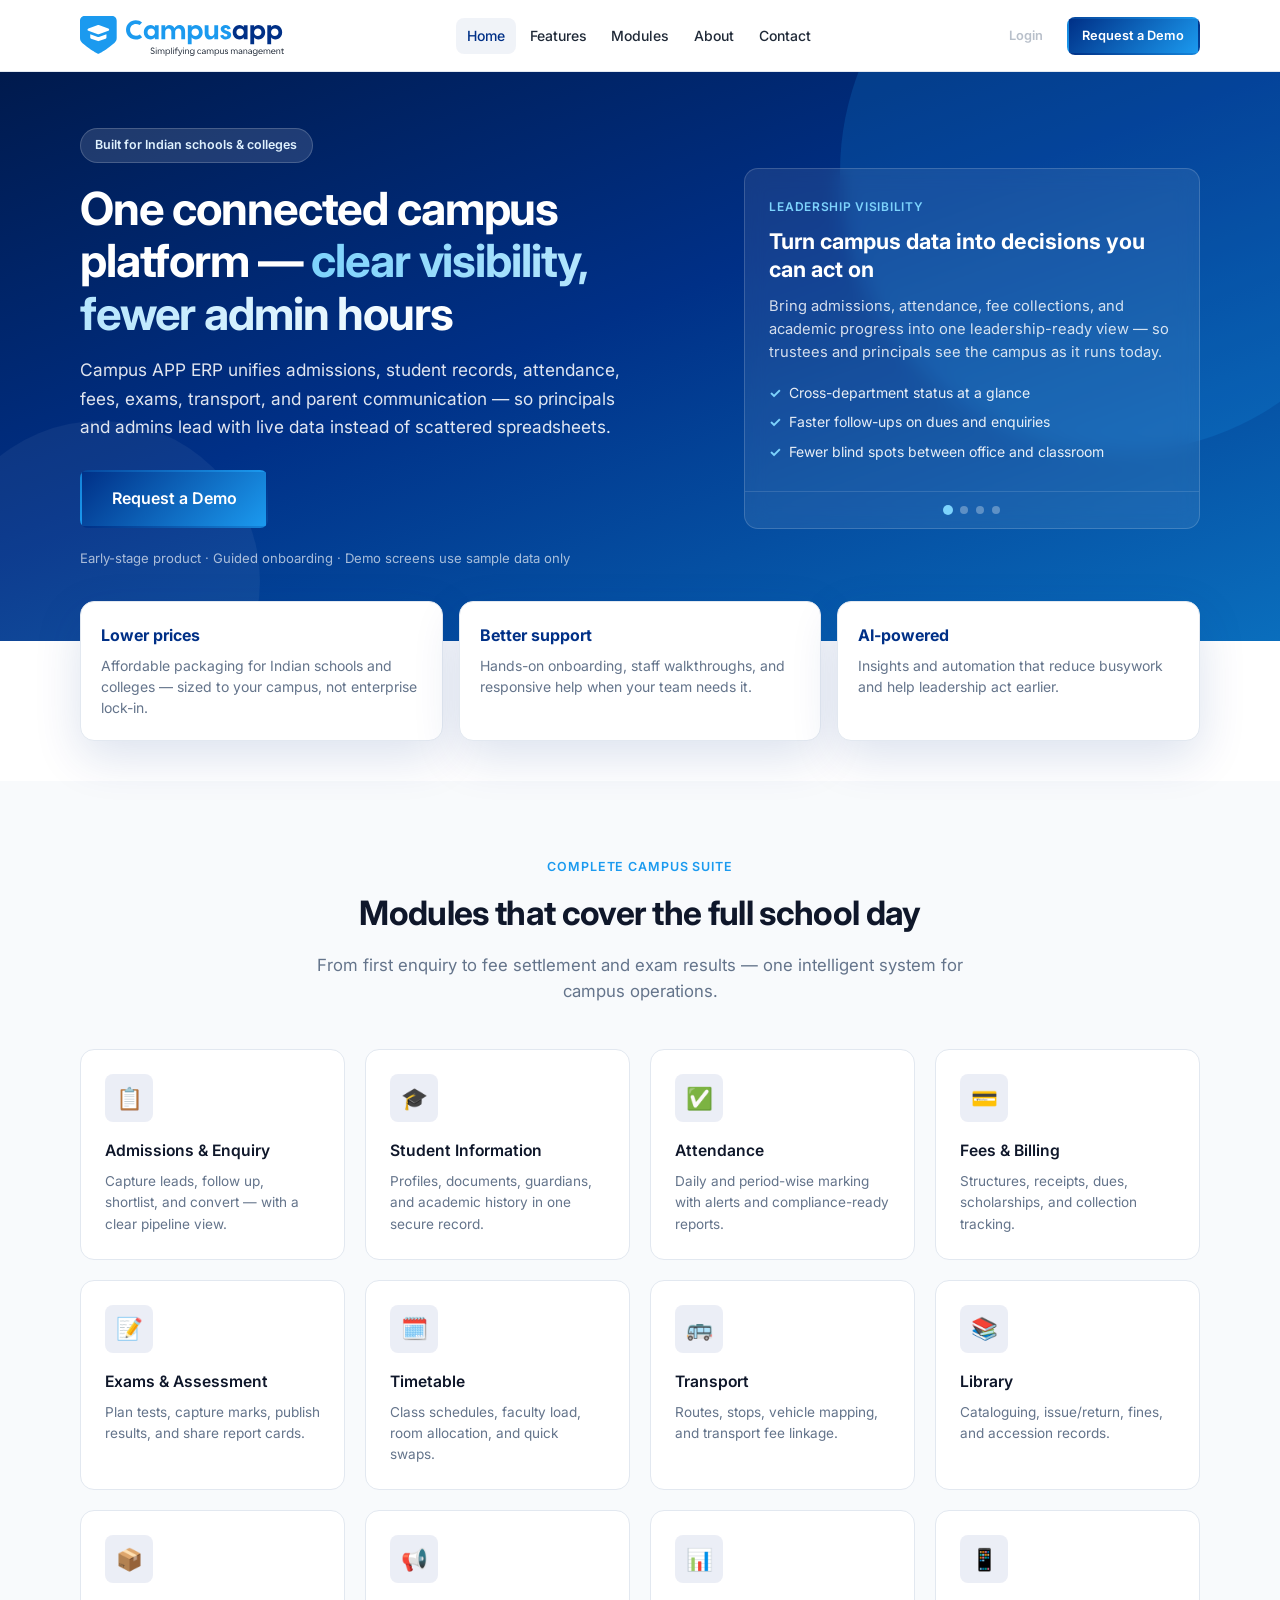
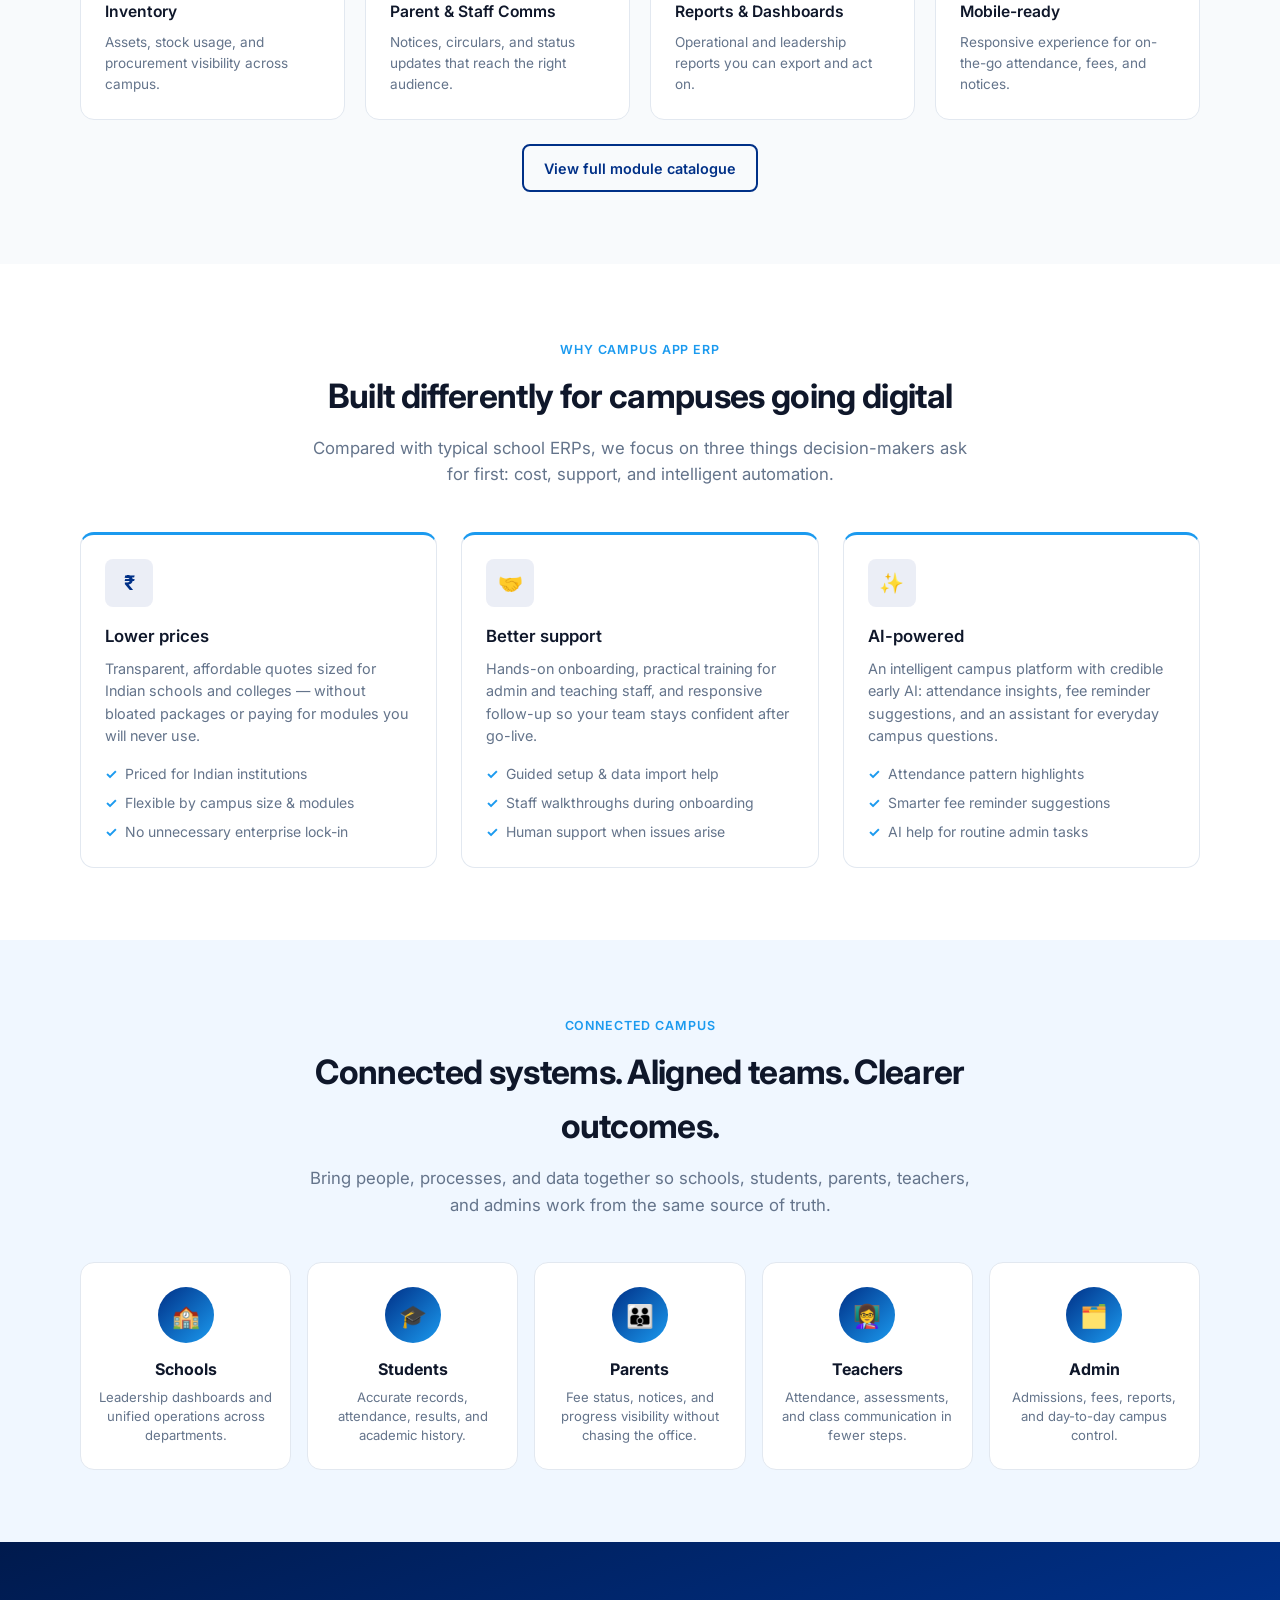
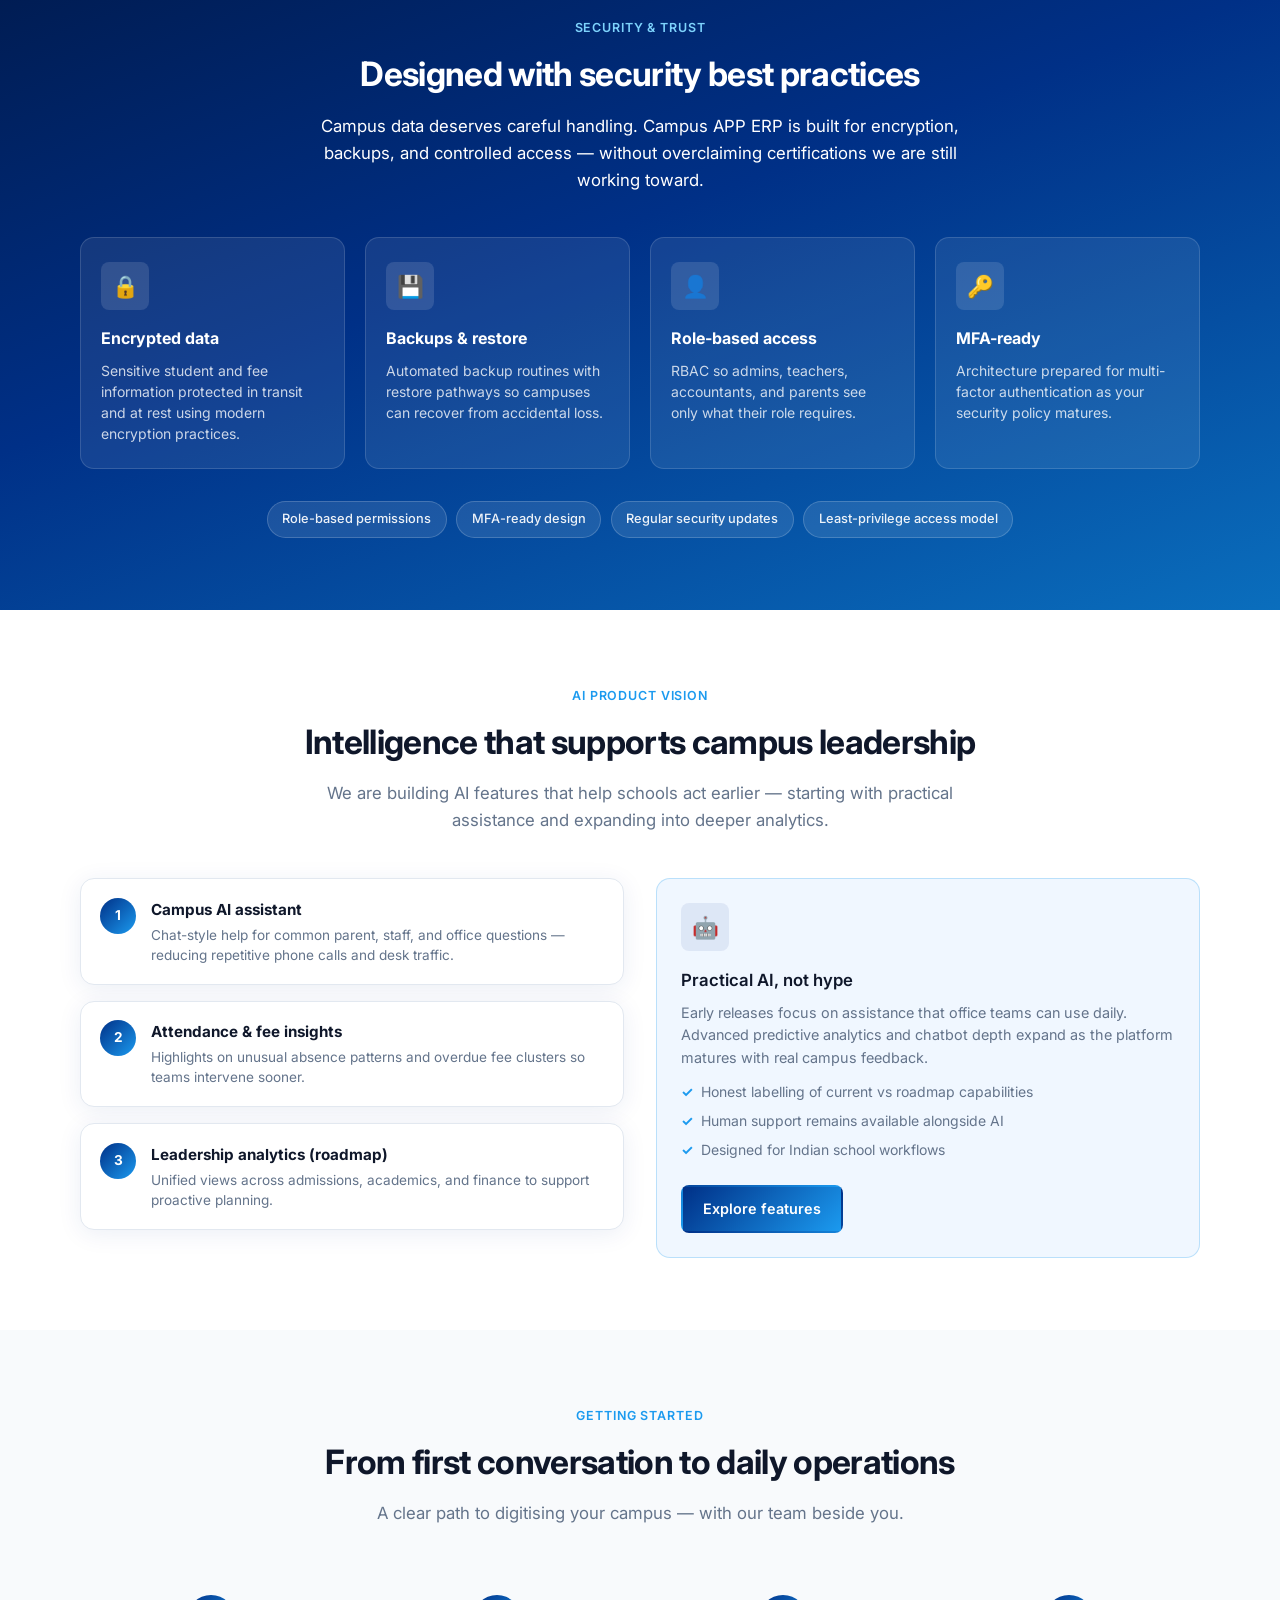
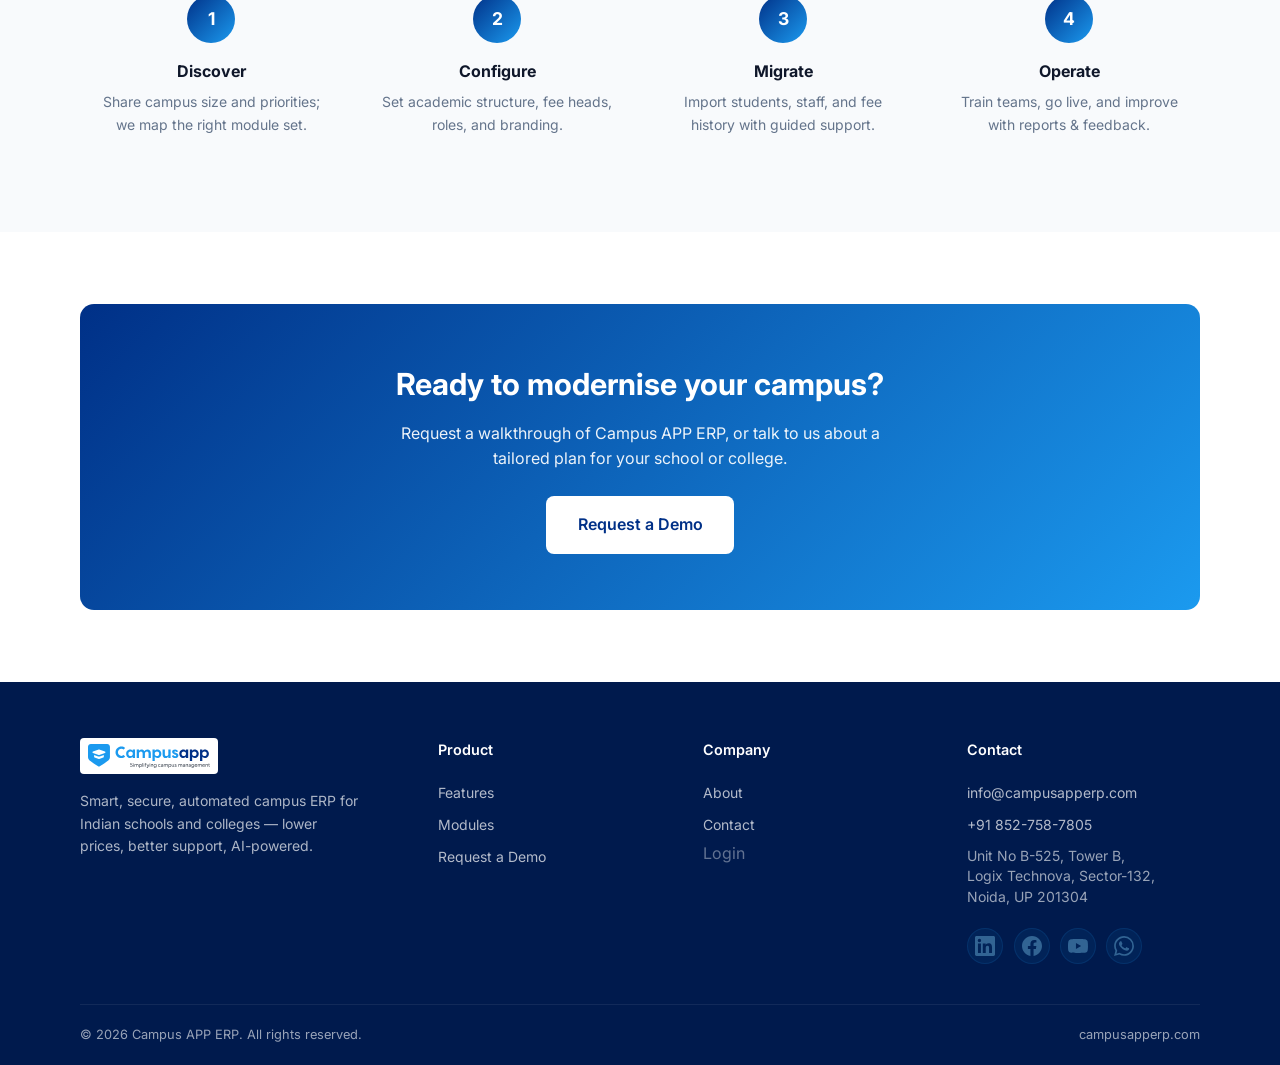
==== index.html @ e1817d7b "Initial Campus APP ERP marketing website. Static site with SEO-friendly URLs, contact SMTP API, bran" ====
<!DOCTYPE html>
<html lang="en-IN">
<head>
  <meta charset="UTF-8">
  <meta name="viewport" content="width=device-width, initial-scale=1.0">
  <meta name="description" content="School Management Software | Smart, Secure & Automated Campus ERP for Indian schools and colleges — Campus APP ERP. Admissions, fees, attendance, exams, and AI-assisted insights.">
  <link rel="canonical" href="https://campusapperp.com/">
  <meta property="og:type" content="website">
  <meta property="og:site_name" content="Campus APP ERP">
  <meta property="og:title" content="School Management Software | Smart, Secure & Automated Campus ERP — Campus APP ERP">
  <meta property="og:description" content="School Management Software | Smart, Secure & Automated Campus ERP for Indian schools and colleges — Campus APP ERP. Admissions, fees, attendance, exams, and AI-assisted insights.">
  <meta property="og:url" content="https://campusapperp.com/">
  <meta property="og:image" content="https://campusapperp.com/assets/favicon.png">
  <meta property="og:locale" content="en_IN">
  <meta name="twitter:card" content="summary">
  <meta name="twitter:title" content="School Management Software | Smart, Secure & Automated Campus ERP — Campus APP ERP">
  <meta name="twitter:description" content="School Management Software | Smart, Secure & Automated Campus ERP for Indian schools and colleges — Campus APP ERP. Admissions, fees, attendance, exams, and AI-assisted insights.">
  <meta name="twitter:image" content="https://campusapperp.com/assets/favicon.png">
  <title>School Management Software | Smart, Secure & Automated Campus ERP — Campus APP ERP</title>
  <link rel="icon" href="/assets/favicon.ico" sizes="any">
  <link rel="icon" type="image/png" href="/assets/favicon.png">
  <link rel="apple-touch-icon" href="/assets/apple-touch-icon.png">
  <link rel="preconnect" href="https://fonts.googleapis.com">
  <link rel="preconnect" href="https://fonts.gstatic.com" crossorigin>
  <link href="https://fonts.googleapis.com/css2?family=Inter:wght@400;500;600;700&display=swap" rel="stylesheet">
  <link rel="stylesheet" href="/css/styles.css">
  <script type="application/ld+json">
  {
    "@context": "https://schema.org",
    "@graph": [
      {
        "@type": "Organization",
        "@id": "https://campusapperp.com/#organization",
        "name": "Campus APP ERP",
        "url": "https://campusapperp.com/",
        "logo": "https://campusapperp.com/assets/Logo1.svg",
        "email": "info@campusapperp.com",
        "telephone": "+91-852-758-7805",
        "address": {
          "@type": "PostalAddress",
          "streetAddress": "Unit No B-525, Tower B, Logix Technova, Block B, Sector-132",
          "addressLocality": "Noida",
          "addressRegion": "Uttar Pradesh",
          "postalCode": "201304",
          "addressCountry": "IN"
        },
        "areaServed": "IN",
        "description": "Smart, secure, automated campus ERP for Indian schools and colleges."
      },
      {
        "@type": "WebSite",
        "@id": "https://campusapperp.com/#website",
        "url": "https://campusapperp.com/",
        "name": "Campus APP ERP",
        "publisher": {"@id": "https://campusapperp.com/#organization"},
        "inLanguage": "en-IN"
      },
      {
        "@type": "SoftwareApplication",
        "@id": "https://campusapperp.com/#software",
        "name": "Campus APP ERP",
        "applicationCategory": "BusinessApplication",
        "operatingSystem": "Web",
        "url": "https://campusapperp.com/",
        "description": "School and college management ERP covering admissions, student records, attendance, fees, exams, transport, and parent communication.",
        "offers": {
          "@type": "Offer",
          "priceCurrency": "INR",
          "availability": "https://schema.org/PreOrder",
          "url": "https://campusapperp.com/contact",
          "description": "Tailored quotes for Indian schools and colleges — contact for pricing."
        },
        "provider": {"@id": "https://campusapperp.com/#organization"}
      }
    ]
  }
  </script>
</head>
<body>
  <header class="site-header">
    <div class="container header-inner">
      <a href="/" class="logo-link" aria-label="Campus APP ERP Home">
        <img src="/assets/Logo1.svg" alt="Campus APP ERP logo — school and college management software">
      </a>
      <nav class="nav-desktop" aria-label="Main">
        <a href="/" class="active">Home</a>
        <a href="/features">Features</a>
        <a href="/modules">Modules</a>
        <a href="/about">About</a>
        <a href="/contact">Contact</a>
      </nav>
      <div class="header-actions">
        <span class="btn btn-ghost btn-sm btn-disabled" role="link" aria-disabled="true" title="Login coming soon">Login</span>
        <a href="/contact" class="btn btn-primary btn-sm">Request a Demo</a>
        <button class="nav-toggle" type="button" aria-label="Open menu" aria-expanded="false">
          <span></span><span></span><span></span>
        </button>
      </div>
    </div>
    <nav class="nav-mobile" aria-label="Mobile">
      <a href="/">Home</a>
      <a href="/features">Features</a>
      <a href="/modules">Modules</a>
      <a href="/about">About</a>
      <a href="/contact">Contact</a>
      <span class="btn btn-outline btn-disabled" role="link" aria-disabled="true" title="Login coming soon">Login</span>
      <a href="/contact" class="btn btn-primary">Request a Demo</a>
    </nav>
  </header>

  <main>
    <!-- Flagship hero with outcome panels -->
    <section class="hero" aria-labelledby="hero-heading">
      <div class="container hero-grid">
        <div>
          <span class="hero-badge">Built for Indian schools &amp; colleges</span>
          <h1 id="hero-heading">One connected campus platform — <span class="gradient-text">clear visibility, fewer admin hours</span></h1>
          <p class="hero-lead">Campus APP ERP unifies admissions, student records, attendance, fees, exams, transport, and parent communication — so principals and admins lead with live data instead of scattered spreadsheets.</p>
          <div class="hero-ctas">
            <a href="/contact" class="btn btn-primary btn-lg">Request a Demo</a>
          </div>
          <p class="hero-note">Early-stage product · Guided onboarding · Demo screens use sample data only</p>
        </div>

        <div class="hero-rotator" id="hero-rotator" aria-roledescription="carousel" aria-label="Product value highlights">
          <div class="hero-rotator-panel active" data-panel="0" role="group" aria-roledescription="slide" aria-label="1 of 4">
            <div class="panel-kicker">Leadership visibility</div>
            <h2>Turn campus data into decisions you can act on</h2>
            <p>Bring admissions, attendance, fee collections, and academic progress into one leadership-ready view — so trustees and principals see the campus as it runs today.</p>
            <ul>
              <li>Cross-department status at a glance</li>
              <li>Faster follow-ups on dues and enquiries</li>
              <li>Fewer blind spots between office and classroom</li>
            </ul>
          </div>
          <div class="hero-rotator-panel" data-panel="1" role="group" aria-roledescription="slide" aria-label="2 of 4" hidden>
            <div class="panel-kicker">Admin time back</div>
            <h2>Reclaim hours spent on repetitive campus work</h2>
            <p>Automate routine fee reminders, attendance capture, notice circulation, and status reports — freeing office teams for parents, students, and planning.</p>
            <ul>
              <li>Structured enquiry-to-admission flows</li>
              <li>Daily attendance without paper registers</li>
              <li>Receipts and dues tracked in one ledger</li>
            </ul>
          </div>
          <div class="hero-rotator-panel" data-panel="2" role="group" aria-roledescription="slide" aria-label="3 of 4" hidden>
            <div class="panel-kicker">AI-assisted operations</div>
            <h2>Let AI surface what needs attention next</h2>
            <p>Practical assistance for early product stages: attendance pattern highlights, fee reminder suggestions, and a campus assistant for common staff questions.</p>
            <ul>
              <li>Attendance anomaly highlights</li>
              <li>Smarter reminder suggestions</li>
              <li>Quick answers for routine queries</li>
            </ul>
          </div>
          <div class="hero-rotator-panel" data-panel="3" role="group" aria-roledescription="slide" aria-label="4 of 4" hidden>
            <div class="panel-kicker">One campus platform</div>
            <h2>Replace fragmented tools with a connected ERP</h2>
            <p>Admissions, academics, finance, transport, library, and communication share one student record — consistent roles, permissions, and reporting across stakeholders.</p>
            <ul>
              <li>Single student system of record</li>
              <li>Role-based access for every team</li>
              <li>Mobile-ready for staff and parents</li>
            </ul>
          </div>
          <div class="hero-rotator-dots" role="tablist" aria-label="Select highlight">
            <button type="button" aria-label="Show panel 1" aria-selected="true" data-go="0"></button>
            <button type="button" aria-label="Show panel 2" aria-selected="false" data-go="1"></button>
            <button type="button" aria-label="Show panel 3" aria-selected="false" data-go="2"></button>
            <button type="button" aria-label="Show panel 4" aria-selected="false" data-go="3"></button>
          </div>
        </div>
      </div>
    </section>

    <section class="section" style="padding-top:0;padding-bottom:2.5rem;">
      <div class="container">
        <div class="outcome-strip">
          <div class="outcome-card">
            <strong>Lower prices</strong>
            <p>Affordable packaging for Indian schools and colleges — sized to your campus, not enterprise lock-in.</p>
          </div>
          <div class="outcome-card">
            <strong>Better support</strong>
            <p>Hands-on onboarding, staff walkthroughs, and responsive help when your team needs it.</p>
          </div>
          <div class="outcome-card">
            <strong>AI-powered</strong>
            <p>Insights and automation that reduce busywork and help leadership act earlier.</p>
          </div>
        </div>
      </div>
    </section>

    <!-- Module suite -->
    <section class="section section-alt module-suite" id="modules">
      <div class="container">
        <div class="section-header">
          <span class="eyebrow">Complete campus suite</span>
          <h2>Modules that cover the full school day</h2>
          <p>From first enquiry to fee settlement and exam results — one intelligent system for campus operations.</p>
        </div>
        <div class="grid-4">
          <a href="/modules" class="card card-link">
            <div class="card-icon">📋</div>
            <h3>Admissions &amp; Enquiry</h3>
            <p>Capture leads, follow up, shortlist, and convert — with a clear pipeline view.</p>
          </a>
          <a href="/students" class="card card-link">
            <div class="card-icon">🎓</div>
            <h3>Student Information</h3>
            <p>Profiles, documents, guardians, and academic history in one secure record.</p>
          </a>
          <a href="/attendance" class="card card-link">
            <div class="card-icon">✅</div>
            <h3>Attendance</h3>
            <p>Daily and period-wise marking with alerts and compliance-ready reports.</p>
          </a>
          <a href="/fees" class="card card-link">
            <div class="card-icon">💳</div>
            <h3>Fees &amp; Billing</h3>
            <p>Structures, receipts, dues, scholarships, and collection tracking.</p>
          </a>
          <div class="card">
            <div class="card-icon">📝</div>
            <h3>Exams &amp; Assessment</h3>
            <p>Plan tests, capture marks, publish results, and share report cards.</p>
          </div>
          <div class="card">
            <div class="card-icon">🗓️</div>
            <h3>Timetable</h3>
            <p>Class schedules, faculty load, room allocation, and quick swaps.</p>
          </div>
          <div class="card">
            <div class="card-icon">🚌</div>
            <h3>Transport</h3>
            <p>Routes, stops, vehicle mapping, and transport fee linkage.</p>
          </div>
          <div class="card">
            <div class="card-icon">📚</div>
            <h3>Library</h3>
            <p>Cataloguing, issue/return, fines, and accession records.</p>
          </div>
          <div class="card">
            <div class="card-icon">📦</div>
            <h3>Inventory</h3>
            <p>Assets, stock usage, and procurement visibility across campus.</p>
          </div>
          <a href="/notices" class="card card-link">
            <div class="card-icon">📢</div>
            <h3>Parent &amp; Staff Comms</h3>
            <p>Notices, circulars, and status updates that reach the right audience.</p>
          </a>
          <div class="card">
            <div class="card-icon">📊</div>
            <h3>Reports &amp; Dashboards</h3>
            <p>Operational and leadership reports you can export and act on.</p>
          </div>
          <div class="card">
            <div class="card-icon">📱</div>
            <h3>Mobile-ready</h3>
            <p>Responsive experience for on-the-go attendance, fees, and notices.</p>
          </div>
        </div>
        <div class="text-center mt-3">
          <a href="/modules" class="btn btn-outline">View full module catalogue</a>
        </div>
      </div>
    </section>

    <!-- Why better -->
    <section class="section" id="why-better">
      <div class="container">
        <div class="section-header">
          <span class="eyebrow">Why Campus APP ERP</span>
          <h2>Built differently for campuses going digital</h2>
          <p>Compared with typical school ERPs, we focus on three things decision-makers ask for first: cost, support, and intelligent automation.</p>
        </div>
        <div class="grid-3 why-better-grid">
          <div class="card why-card">
            <div class="card-icon">₹</div>
            <h3>Lower prices</h3>
            <p>Transparent, affordable quotes sized for Indian schools and colleges — without bloated packages or paying for modules you will never use.</p>
            <ul>
              <li>Priced for Indian institutions</li>
              <li>Flexible by campus size &amp; modules</li>
              <li>No unnecessary enterprise lock-in</li>
            </ul>
          </div>
          <div class="card why-card">
            <div class="card-icon">🤝</div>
            <h3>Better support</h3>
            <p>Hands-on onboarding, practical training for admin and teaching staff, and responsive follow-up so your team stays confident after go-live.</p>
            <ul>
              <li>Guided setup &amp; data import help</li>
              <li>Staff walkthroughs during onboarding</li>
              <li>Human support when issues arise</li>
            </ul>
          </div>
          <div class="card why-card">
            <div class="card-icon">✨</div>
            <h3>AI-powered</h3>
            <p>An intelligent campus platform with credible early AI: attendance insights, fee reminder suggestions, and an assistant for everyday campus questions.</p>
            <ul>
              <li>Attendance pattern highlights</li>
              <li>Smarter fee reminder suggestions</li>
              <li>AI help for routine admin tasks</li>
            </ul>
          </div>
        </div>
      </div>
    </section>

    <!-- Stakeholders -->
    <section class="section section-sky" id="stakeholders">
      <div class="container">
        <div class="section-header">
          <span class="eyebrow">Connected campus</span>
          <h2>Connected systems. Aligned teams. Clearer outcomes.</h2>
          <p>Bring people, processes, and data together so schools, students, parents, teachers, and admins work from the same source of truth.</p>
        </div>
        <div class="stakeholder-grid">
          <div class="stakeholder-card">
            <div class="stakeholder-icon">🏫</div>
            <h3>Schools</h3>
            <p>Leadership dashboards and unified operations across departments.</p>
          </div>
          <div class="stakeholder-card">
            <div class="stakeholder-icon">🎓</div>
            <h3>Students</h3>
            <p>Accurate records, attendance, results, and academic history.</p>
          </div>
          <div class="stakeholder-card">
            <div class="stakeholder-icon">👪</div>
            <h3>Parents</h3>
            <p>Fee status, notices, and progress visibility without chasing the office.</p>
          </div>
          <div class="stakeholder-card">
            <div class="stakeholder-icon">👩‍🏫</div>
            <h3>Teachers</h3>
            <p>Attendance, assessments, and class communication in fewer steps.</p>
          </div>
          <div class="stakeholder-card">
            <div class="stakeholder-icon">🗂️</div>
            <h3>Admin</h3>
            <p>Admissions, fees, reports, and day-to-day campus control.</p>
          </div>
        </div>
      </div>
    </section>

    <!-- Security -->
    <section class="section section-dark" id="security">
      <div class="container">
        <div class="section-header">
          <span class="eyebrow">Security &amp; trust</span>
          <h2>Designed with security best practices</h2>
          <p>Campus data deserves careful handling. Campus APP ERP is built for encryption, backups, and controlled access — without overclaiming certifications we are still working toward.</p>
        </div>
        <div class="security-grid">
          <div class="security-card">
            <div class="card-icon">🔒</div>
            <h3>Encrypted data</h3>
            <p>Sensitive student and fee information protected in transit and at rest using modern encryption practices.</p>
          </div>
          <div class="security-card">
            <div class="card-icon">💾</div>
            <h3>Backups &amp; restore</h3>
            <p>Automated backup routines with restore pathways so campuses can recover from accidental loss.</p>
          </div>
          <div class="security-card">
            <div class="card-icon">👤</div>
            <h3>Role-based access</h3>
            <p>RBAC so admins, teachers, accountants, and parents see only what their role requires.</p>
          </div>
          <div class="security-card">
            <div class="card-icon">🔑</div>
            <h3>MFA-ready</h3>
            <p>Architecture prepared for multi-factor authentication as your security policy matures.</p>
          </div>
        </div>
        <div class="security-pills">
          <span class="security-pill">Role-based permissions</span>
          <span class="security-pill">MFA-ready design</span>
          <span class="security-pill">Regular security updates</span>
          <span class="security-pill">Least-privilege access model</span>
        </div>
      </div>
    </section>

    <!-- AI vision -->
    <section class="section" id="ai">
      <div class="container">
        <div class="section-header">
          <span class="eyebrow">AI product vision</span>
          <h2>Intelligence that supports campus leadership</h2>
          <p>We are building AI features that help schools act earlier — starting with practical assistance and expanding into deeper analytics.</p>
        </div>
        <div class="ai-feature">
          <div class="ai-list">
            <div class="ai-item">
              <div class="ai-num">1</div>
              <div>
                <h3>Campus AI assistant</h3>
                <p>Chat-style help for common parent, staff, and office questions — reducing repetitive phone calls and desk traffic.</p>
              </div>
            </div>
            <div class="ai-item">
              <div class="ai-num">2</div>
              <div>
                <h3>Attendance &amp; fee insights</h3>
                <p>Highlights on unusual absence patterns and overdue fee clusters so teams intervene sooner.</p>
              </div>
            </div>
            <div class="ai-item">
              <div class="ai-num">3</div>
              <div>
                <h3>Leadership analytics (roadmap)</h3>
                <p>Unified views across admissions, academics, and finance to support proactive planning.</p>
              </div>
            </div>
          </div>
          <div class="card" style="background:var(--sky-tint);border-color:rgba(27,154,239,0.25);">
            <div class="card-icon">🤖</div>
            <h3>Practical AI, not hype</h3>
            <p>Early releases focus on assistance that office teams can use daily. Advanced predictive analytics and chatbot depth expand as the platform matures with real campus feedback.</p>
            <ul>
              <li>Honest labelling of current vs roadmap capabilities</li>
              <li>Human support remains available alongside AI</li>
              <li>Designed for Indian school workflows</li>
            </ul>
            <div class="mt-3">
              <a href="/features" class="btn btn-primary">Explore features</a>
            </div>
          </div>
        </div>
      </div>
    </section>

    <!-- How it works -->
    <section class="section section-alt">
      <div class="container">
        <div class="section-header">
          <span class="eyebrow">Getting started</span>
          <h2>From first conversation to daily operations</h2>
          <p>A clear path to digitising your campus — with our team beside you.</p>
        </div>
        <div class="steps">
          <div class="step">
            <h3>Discover</h3>
            <p>Share campus size and priorities; we map the right module set.</p>
          </div>
          <div class="step">
            <h3>Configure</h3>
            <p>Set academic structure, fee heads, roles, and branding.</p>
          </div>
          <div class="step">
            <h3>Migrate</h3>
            <p>Import students, staff, and fee history with guided support.</p>
          </div>
          <div class="step">
            <h3>Operate</h3>
            <p>Train teams, go live, and improve with reports &amp; feedback.</p>
          </div>
        </div>
      </div>
    </section>

    <section class="section">
      <div class="container">
        <div class="cta-banner">
          <h2>Ready to modernise your campus?</h2>
          <p>Request a walkthrough of Campus APP ERP, or talk to us about a tailored plan for your school or college.</p>
          <div class="hero-ctas">
            <a href="/contact" class="btn btn-white btn-lg">Request a Demo</a>
          </div>
        </div>
      </div>
    </section>
  </main>

  <footer class="site-footer">
    <div class="container">
      <div class="footer-grid">
        <div class="footer-brand">
          <img src="/assets/Logo1.svg" alt="Campus APP ERP logo — school and college management software">
          <p>Smart, secure, automated campus ERP for Indian schools and colleges — lower prices, better support, AI-powered.</p>
        </div>
                <div class="footer-col">
          <h4>Product</h4>
          <a href="/features">Features</a>
          <a href="/modules">Modules</a>
          <a href="/contact">Request a Demo</a>
        </div>
        <div class="footer-col">
          <h4>Company</h4>
          <a href="/about">About</a>
          <a href="/contact">Contact</a>
          <span class="btn-disabled" role="link" aria-disabled="true" title="Login coming soon">Login</span>
        </div>
        <div class="footer-col">
          <h4>Contact</h4>
          <a href="mailto:info@campusapperp.com">info@campusapperp.com</a>
          <a href="tel:+918527587805">+91 852-758-7805</a>
          <span style="display:block;font-size:0.875rem;padding:0.3rem 0;opacity:0.7;line-height:1.45;">Unit No B-525, Tower B,<br>Logix Technova, Sector-132,<br>Noida, UP 201304</span>

          <div class="footer-social" aria-label="Social media">
            <span class="social-link social-link-disabled" role="link" aria-disabled="true" aria-label="LinkedIn (coming soon)" title="Coming soon">
              <svg xmlns="http://www.w3.org/2000/svg" width="20" height="20" viewBox="0 0 24 24" fill="currentColor" aria-hidden="true"><path d="M20.447 20.452h-3.554v-5.569c0-1.328-.027-3.037-1.852-3.037-1.853 0-2.136 1.445-2.136 2.939v5.667H9.351V9h3.414v1.561h.046c.477-.9 1.637-1.85 3.37-1.85 3.601 0 4.267 2.37 4.267 5.455v6.286zM5.337 7.433a2.062 2.062 0 01-2.063-2.065 2.064 2.064 0 112.063 2.065zm1.782 13.019H3.555V9h3.564v11.452zM22.225 0H1.771C.792 0 0 .774 0 1.729v20.542C0 23.227.792 24 1.771 24h20.451C23.2 24 24 23.227 24 22.271V1.729C24.001.774 23.2 0 22.222 0h.003z"/></svg>
            </span>
            <span class="social-link social-link-disabled" role="link" aria-disabled="true" aria-label="Facebook (coming soon)" title="Coming soon">
              <svg xmlns="http://www.w3.org/2000/svg" width="20" height="20" viewBox="0 0 24 24" fill="currentColor" aria-hidden="true"><path d="M24 12.073c0-6.627-5.373-12-12-12s-12 5.373-12 12c0 5.99 4.388 10.954 10.125 11.854v-8.385H7.078v-3.47h3.047V9.43c0-3.007 1.792-4.669 4.533-4.669 1.312 0 2.686.235 2.686.235v2.953H15.83c-1.491 0-1.956.925-1.956 1.874v2.25h3.328l-.532 3.47h-2.796v8.385C19.612 23.027 24 18.062 24 12.073z"/></svg>
            </span>
            <span class="social-link social-link-disabled" role="link" aria-disabled="true" aria-label="YouTube (coming soon)" title="Coming soon">
              <svg xmlns="http://www.w3.org/2000/svg" width="20" height="20" viewBox="0 0 24 24" fill="currentColor" aria-hidden="true"><path d="M23.498 6.186a3.016 3.016 0 00-2.122-2.136C19.505 3.545 12 3.545 12 3.545s-7.505 0-9.377.505A3.017 3.017 0 00.502 6.186C0 8.07 0 12 0 12s0 3.93.502 5.814a3.016 3.016 0 002.122 2.136c1.871.505 9.376.505 9.376.505s7.505 0 9.377-.505a3.015 3.015 0 002.122-2.136C24 15.93 24 12 24 12s0-3.93-.502-5.814zM9.545 15.568V8.432L15.818 12l-6.273 3.568z"/></svg>
            </span>
            <span class="social-link social-link-disabled" role="link" aria-disabled="true" aria-label="WhatsApp (coming soon)" title="Coming soon">
              <svg xmlns="http://www.w3.org/2000/svg" width="20" height="20" viewBox="0 0 24 24" fill="currentColor" aria-hidden="true"><path d="M17.472 14.382c-.297-.149-1.758-.867-2.03-.967-.273-.099-.471-.148-.67.15-.197.297-.767.966-.94 1.164-.173.199-.347.223-.644.075-.297-.15-1.255-.463-2.39-1.475-.883-.788-1.48-1.761-1.653-2.059-.173-.297-.018-.458.13-.606.134-.133.298-.347.446-.52.149-.174.198-.298.298-.497.099-.198.05-.371-.025-.52-.075-.149-.669-1.612-.916-2.207-.242-.579-.487-.5-.669-.51-.173-.008-.371-.01-.57-.01-.198 0-.52.074-.792.372-.272.297-1.04 1.016-1.04 2.479 0 1.462 1.065 2.875 1.213 3.074.149.198 2.096 3.2 5.077 4.487.709.306 1.262.489 1.694.625.712.227 1.36.195 1.871.118.571-.085 1.758-.719 2.006-1.413.248-.694.248-1.289.173-1.413-.074-.124-.272-.198-.57-.347m-5.421 7.403h-.004a9.87 9.87 0 01-5.031-1.378l-.361-.214-3.741.982.998-3.648-.235-.374a9.86 9.86 0 01-1.51-5.26c.001-5.45 4.436-9.884 9.888-9.884 2.64 0 5.122 1.03 6.988 2.898a9.825 9.825 0 012.893 6.994c-.003 5.45-4.435 9.884-9.885 9.884m8.413-18.297A11.815 11.815 0 0012.05 0C5.495 0 .16 5.335.157 11.892c0 2.096.547 4.142 1.588 5.945L.057 24l6.305-1.654a11.882 11.882 0 005.683 1.448h.005c6.554 0 11.89-5.335 11.893-11.893a11.821 11.821 0 00-3.48-8.413z"/></svg>
            </span>
          </div>
        </div>
      </div>
      <div class="footer-bottom">
        <span>© 2026 Campus APP ERP. All rights reserved.</span>
        <span>campusapperp.com</span>
      </div>
    </div>
  </footer>

  <script src="/js/main.js"></script>
</body>
</html>
---- css/styles.css ----
/* Campus APP ERP — Premium Design System */
:root {
  --primary: #003087;
  --accent: #1b9aef;
  --ink: #1f2937;
  --gradient: linear-gradient(135deg, #003087 0%, #1b9aef 100%);
  --gradient-soft: linear-gradient(160deg, #001a4d 0%, #003087 45%, #0a6ebd 100%);
  --text: #0f172a;
  --muted: #64748b;
  --light: #f8fafc;
  --sky-tint: #f0f7ff;
  --white: #ffffff;
  --border: #e2e8f0;
  --success: #059669;
  --warning: #d97706;
  --danger: #dc2626;
  --radius: 14px;
  --radius-sm: 8px;
  --shadow: 0 4px 24px rgba(0, 48, 135, 0.08);
  --shadow-lg: 0 16px 48px rgba(0, 48, 135, 0.14);
  --header-h: 72px;
  --font: 'Inter', -apple-system, BlinkMacSystemFont, 'Segoe UI', sans-serif;
  --transition: 0.2s ease;
}

*, *::before, *::after { box-sizing: border-box; margin: 0; padding: 0; }
html { scroll-behavior: smooth; }
body {
  font-family: var(--font);
  color: var(--text);
  background: var(--white);
  line-height: 1.6;
  -webkit-font-smoothing: antialiased;
}
img { max-width: 100%; height: auto; display: block; }
a { color: var(--accent); text-decoration: none; transition: color var(--transition); }
a:hover { color: var(--primary); }
ul { list-style: none; }
button, input, select, textarea { font-family: inherit; }

.container {
  width: 100%;
  max-width: 1160px;
  margin: 0 auto;
  padding: 0 1.25rem;
}

/* —— Header —— */
.site-header {
  position: sticky;
  top: 0;
  z-index: 1000;
  background: rgba(255, 255, 255, 0.92);
  backdrop-filter: blur(14px);
  -webkit-backdrop-filter: blur(14px);
  border-bottom: 1px solid var(--border);
  height: var(--header-h);
}
.header-inner {
  display: flex;
  align-items: center;
  justify-content: space-between;
  height: var(--header-h);
  gap: 1rem;
}
.logo-link { display: flex; align-items: center; flex-shrink: 0; }
.logo-link img { height: 40px; width: auto; }

.nav-desktop {
  display: none;
  align-items: center;
  gap: 0.15rem;
}
.nav-desktop a {
  color: var(--ink);
  font-size: 0.875rem;
  font-weight: 500;
  padding: 0.45rem 0.7rem;
  border-radius: var(--radius-sm);
  transition: background var(--transition), color var(--transition);
}
.nav-desktop a:hover,
.nav-desktop a.active {
  color: var(--primary);
  background: rgba(0, 48, 135, 0.06);
}

.header-actions { display: flex; align-items: center; gap: 0.5rem; }

.nav-toggle {
  display: flex;
  flex-direction: column;
  justify-content: center;
  gap: 5px;
  width: 40px;
  height: 40px;
  border: none;
  background: transparent;
  cursor: pointer;
  padding: 8px;
  border-radius: var(--radius-sm);
}
.nav-toggle span {
  display: block;
  height: 2px;
  width: 100%;
  background: var(--primary);
  border-radius: 2px;
  transition: var(--transition);
}
.nav-toggle[aria-expanded="true"] span:nth-child(1) { transform: translateY(7px) rotate(45deg); }
.nav-toggle[aria-expanded="true"] span:nth-child(2) { opacity: 0; }
.nav-toggle[aria-expanded="true"] span:nth-child(3) { transform: translateY(-7px) rotate(-45deg); }

.nav-mobile {
  display: none;
  position: absolute;
  top: var(--header-h);
  left: 0;
  right: 0;
  background: var(--white);
  border-bottom: 1px solid var(--border);
  padding: 1rem 1.25rem 1.5rem;
  flex-direction: column;
  gap: 0.25rem;
  box-shadow: var(--shadow);
}
.nav-mobile.open { display: flex; }
.nav-mobile a {
  color: var(--ink);
  font-weight: 500;
  padding: 0.75rem 1rem;
  border-radius: var(--radius-sm);
}
.nav-mobile a:hover,
.nav-mobile a.active {
  background: rgba(0, 48, 135, 0.06);
  color: var(--primary);
}
.nav-mobile .btn { margin-top: 0.5rem; text-align: center; }

@media (min-width: 960px) {
  .nav-desktop { display: flex; }
  .nav-toggle { display: none; }
  .nav-mobile { display: none !important; }
}

/* —— Buttons —— */
.btn {
  display: inline-flex;
  align-items: center;
  justify-content: center;
  gap: 0.4rem;
  padding: 0.65rem 1.25rem;
  font-size: 0.9rem;
  font-weight: 600;
  border-radius: var(--radius-sm);
  border: 2px solid transparent;
  cursor: pointer;
  transition: all var(--transition);
  white-space: nowrap;
  text-decoration: none;
}
.btn-primary {
  background: var(--gradient);
  color: var(--white);
  border-color: transparent;
}
.btn-primary:hover {
  color: var(--white);
  opacity: 0.94;
  transform: translateY(-1px);
  box-shadow: 0 8px 24px rgba(0, 48, 135, 0.32);
}
.btn-outline {
  background: transparent;
  color: var(--primary);
  border-color: var(--primary);
}
.btn-outline:hover { background: var(--primary); color: var(--white); }
.btn-ghost {
  background: transparent;
  color: var(--primary);
  border-color: transparent;
}
.btn-ghost:hover { background: rgba(0, 48, 135, 0.06); color: var(--primary); }
.btn-white { background: var(--white); color: var(--primary); }
.btn-white:hover {
  color: var(--primary);
  box-shadow: var(--shadow);
  transform: translateY(-1px);
}
.btn-lg { padding: 0.9rem 1.85rem; font-size: 1rem; }
.btn-sm { padding: 0.4rem 0.85rem; font-size: 0.8rem; }
.btn-block { width: 100%; }

/* —— Hero (flagship) —— */
.hero {
  position: relative;
  padding: 3.5rem 0 4.5rem;
  overflow: hidden;
  background: var(--gradient-soft);
  color: var(--white);
}
.hero::before {
  content: '';
  position: absolute;
  width: 560px;
  height: 560px;
  border-radius: 50%;
  background: rgba(27, 154, 239, 0.18);
  top: -180px;
  right: -120px;
  pointer-events: none;
}
.hero::after {
  content: '';
  position: absolute;
  width: 320px;
  height: 320px;
  border-radius: 50%;
  background: rgba(255, 255, 255, 0.05);
  bottom: -100px;
  left: -60px;
  pointer-events: none;
}
.hero-grid {
  display: grid;
  gap: 2.5rem;
  align-items: center;
  position: relative;
  z-index: 1;
}
@media (min-width: 960px) {
  .hero-grid { grid-template-columns: 1.15fr 0.85fr; gap: 3rem; }
}

.hero-badge {
  display: inline-flex;
  align-items: center;
  gap: 0.4rem;
  background: rgba(255, 255, 255, 0.12);
  color: #e0f2fe;
  font-size: 0.78rem;
  font-weight: 600;
  padding: 0.4rem 0.9rem;
  border-radius: 999px;
  margin-bottom: 1.25rem;
  border: 1px solid rgba(255, 255, 255, 0.18);
}
.hero h1 {
  font-size: clamp(2rem, 4.2vw, 2.85rem);
  font-weight: 700;
  line-height: 1.15;
  letter-spacing: -0.025em;
  color: var(--white);
  margin-bottom: 1rem;
}
.hero h1 .gradient-text {
  background: linear-gradient(90deg, #7dd3fc 0%, #ffffff 100%);
  -webkit-background-clip: text;
  -webkit-text-fill-color: transparent;
  background-clip: text;
}
.hero-lead {
  font-size: 1.08rem;
  color: rgba(255, 255, 255, 0.88);
  max-width: 540px;
  margin-bottom: 1.75rem;
  line-height: 1.65;
}
.hero-ctas {
  display: flex;
  flex-wrap: wrap;
  gap: 0.75rem;
  margin-bottom: 1.25rem;
}
.hero .btn-outline {
  border-color: rgba(255, 255, 255, 0.65);
  color: var(--white);
}
.hero .btn-outline:hover {
  background: var(--white);
  color: var(--primary);
  border-color: var(--white);
}
.hero-note {
  font-size: 0.82rem;
  color: rgba(255, 255, 255, 0.65);
}

/* Hero value rotator */
.hero-rotator {
  background: rgba(255, 255, 255, 0.08);
  border: 1px solid rgba(255, 255, 255, 0.16);
  border-radius: var(--radius);
  backdrop-filter: blur(10px);
  overflow: hidden;
  min-height: 320px;
  display: flex;
  flex-direction: column;
}
.hero-rotator-panel {
  display: none;
  padding: 1.75rem 1.5rem;
  flex: 1;
  flex-direction: column;
  justify-content: center;
  animation: fadeIn 0.45s ease;
}
.hero-rotator-panel.active { display: flex; }
@keyframes fadeIn {
  from { opacity: 0; transform: translateY(8px); }
  to { opacity: 1; transform: translateY(0); }
}
.hero-rotator-panel .panel-kicker {
  font-size: 0.75rem;
  font-weight: 600;
  text-transform: uppercase;
  letter-spacing: 0.06em;
  color: #7dd3fc;
  margin-bottom: 0.65rem;
}
.hero-rotator-panel h2 {
  font-size: 1.35rem;
  font-weight: 700;
  line-height: 1.3;
  margin-bottom: 0.75rem;
  color: var(--white);
}
.hero-rotator-panel p {
  font-size: 0.92rem;
  color: rgba(255, 255, 255, 0.82);
  margin-bottom: 1.15rem;
  line-height: 1.55;
}
.hero-rotator-panel ul {
  display: flex;
  flex-direction: column;
  gap: 0.45rem;
}
.hero-rotator-panel ul li {
  font-size: 0.875rem;
  color: rgba(255, 255, 255, 0.9);
  padding-left: 1.25rem;
  position: relative;
}
.hero-rotator-panel ul li::before {
  content: '✓';
  position: absolute;
  left: 0;
  color: #7dd3fc;
  font-weight: 700;
}
.hero-rotator-dots {
  display: flex;
  gap: 0.5rem;
  justify-content: center;
  padding: 0.85rem;
  border-top: 1px solid rgba(255, 255, 255, 0.12);
}
.hero-rotator-dots button {
  width: 8px;
  height: 8px;
  border-radius: 50%;
  border: none;
  background: rgba(255, 255, 255, 0.3);
  cursor: pointer;
  padding: 0;
  transition: background var(--transition), transform var(--transition);
}
.hero-rotator-dots button[aria-selected="true"] {
  background: #7dd3fc;
  transform: scale(1.25);
}
.hero-rotator-dots button:focus-visible {
  outline: 2px solid #7dd3fc;
  outline-offset: 3px;
}

/* Light hero variant for inner pages that need it */
.hero-light {
  background: linear-gradient(180deg, #f0f7ff 0%, var(--white) 100%);
  color: var(--text);
}
.hero-light h1 { color: var(--text); }
.hero-light h1 .gradient-text {
  background: var(--gradient);
  -webkit-background-clip: text;
  -webkit-text-fill-color: transparent;
  background-clip: text;
}
.hero-light .hero-lead { color: var(--muted); }
.hero-light .hero-badge {
  background: rgba(0, 48, 135, 0.08);
  color: var(--primary);
  border-color: transparent;
}
.hero-light .hero-note { color: var(--muted); }
.hero-light .btn-outline {
  border-color: var(--primary);
  color: var(--primary);
}
.hero-light .btn-outline:hover {
  background: var(--primary);
  color: var(--white);
}

.hero-card {
  background: var(--white);
  border-radius: var(--radius);
  box-shadow: var(--shadow-lg);
  border: 1px solid var(--border);
  overflow: hidden;
}
.hero-card-header {
  background: var(--gradient);
  color: var(--white);
  padding: 1rem 1.25rem;
  font-weight: 600;
  font-size: 0.9rem;
}
.hero-card-body { padding: 1.25rem; }
.mini-stat {
  display: flex;
  justify-content: space-between;
  padding: 0.65rem 0;
  border-bottom: 1px solid var(--border);
  font-size: 0.9rem;
}
.mini-stat:last-child { border-bottom: none; }
.mini-stat strong { color: var(--primary); }

/* —— Sections —— */
.section { padding: 4.5rem 0; }
.section-alt { background: var(--light); }
.section-sky { background: var(--sky-tint); }
.section-dark {
  background: var(--gradient-soft);
  color: var(--white);
}
.section-header {
  text-align: center;
  max-width: 680px;
  margin: 0 auto 2.75rem;
}
.section-header .eyebrow {
  display: inline-block;
  font-size: 0.78rem;
  font-weight: 600;
  text-transform: uppercase;
  letter-spacing: 0.07em;
  color: var(--accent);
  margin-bottom: 0.55rem;
}
.section-header h2 {
  font-size: clamp(1.55rem, 3vw, 2.1rem);
  font-weight: 700;
  letter-spacing: -0.02em;
  margin-bottom: 0.75rem;
  color: var(--text);
}
.section-dark .section-header h2,
.section-dark .section-header p { color: var(--white); }
.section-dark .section-header .eyebrow { color: #7dd3fc; }
.section-header p {
  color: var(--muted);
  font-size: 1.05rem;
}

/* —— Grids / Cards —— */
.grid-2 { display: grid; gap: 1.5rem; }
.grid-3 { display: grid; gap: 1.5rem; }
.grid-4 { display: grid; gap: 1.25rem; }
.grid-5 { display: grid; gap: 1rem; }
@media (min-width: 600px) {
  .grid-2 { grid-template-columns: repeat(2, 1fr); }
  .grid-4 { grid-template-columns: repeat(2, 1fr); }
}
@media (min-width: 800px) {
  .grid-5 { grid-template-columns: repeat(3, 1fr); }
}
@media (min-width: 960px) {
  .grid-3 { grid-template-columns: repeat(3, 1fr); }
  .grid-4 { grid-template-columns: repeat(4, 1fr); }
  .grid-5 { grid-template-columns: repeat(5, 1fr); }
}

.card {
  background: var(--white);
  border: 1px solid var(--border);
  border-radius: var(--radius);
  padding: 1.5rem;
  transition: box-shadow var(--transition), transform var(--transition), border-color var(--transition);
}
.card:hover {
  box-shadow: var(--shadow);
  transform: translateY(-3px);
  border-color: rgba(27, 154, 239, 0.35);
}
.card-icon {
  width: 48px;
  height: 48px;
  border-radius: var(--radius-sm);
  background: rgba(0, 48, 135, 0.08);
  color: var(--primary);
  display: flex;
  align-items: center;
  justify-content: center;
  font-size: 1.35rem;
  margin-bottom: 1rem;
}
.card h3 {
  font-size: 1.05rem;
  font-weight: 600;
  margin-bottom: 0.5rem;
  color: var(--text);
}
.card p {
  font-size: 0.9rem;
  color: var(--muted);
  line-height: 1.55;
}
.card ul {
  margin-top: 0.75rem;
  display: flex;
  flex-direction: column;
  gap: 0.4rem;
}
.card ul li {
  font-size: 0.875rem;
  color: var(--muted);
  padding-left: 1.25rem;
  position: relative;
}
.card ul li::before {
  content: '✓';
  position: absolute;
  left: 0;
  color: var(--accent);
  font-weight: 700;
}
.card-link {
  text-decoration: none;
  color: inherit;
  display: block;
  height: 100%;
}

/* Module suite cards */
.module-suite .card h3 { font-size: 0.98rem; }
.module-suite .card p { font-size: 0.85rem; }

/* —— Why better —— */
.why-better-grid .why-card { border-top: 3px solid var(--accent); }
.why-card .card-icon { font-weight: 700; font-size: 1.25rem; }
.why-card ul { margin-top: 1rem; }

/* —— Stakeholders —— */
.stakeholder-grid {
  display: grid;
  gap: 1rem;
}
@media (min-width: 600px) {
  .stakeholder-grid { grid-template-columns: repeat(3, 1fr); }
}
@media (min-width: 960px) {
  .stakeholder-grid { grid-template-columns: repeat(5, 1fr); }
}
.stakeholder-card {
  text-align: center;
  background: var(--white);
  border: 1px solid var(--border);
  border-radius: var(--radius);
  padding: 1.5rem 1rem;
  transition: box-shadow var(--transition), transform var(--transition);
}
.stakeholder-card:hover {
  box-shadow: var(--shadow);
  transform: translateY(-2px);
}
.stakeholder-icon {
  width: 56px;
  height: 56px;
  margin: 0 auto 0.85rem;
  border-radius: 50%;
  background: var(--gradient);
  color: var(--white);
  display: flex;
  align-items: center;
  justify-content: center;
  font-size: 1.4rem;
}
.stakeholder-card h3 {
  font-size: 1rem;
  margin-bottom: 0.35rem;
  color: var(--text);
}
.stakeholder-card p {
  font-size: 0.82rem;
  color: var(--muted);
  line-height: 1.45;
}

/* —— Security —— */
.security-grid {
  display: grid;
  gap: 1.25rem;
}
@media (min-width: 700px) {
  .security-grid { grid-template-columns: repeat(2, 1fr); }
}
@media (min-width: 960px) {
  .security-grid { grid-template-columns: repeat(4, 1fr); }
}
.security-card {
  background: rgba(255, 255, 255, 0.08);
  border: 1px solid rgba(255, 255, 255, 0.14);
  border-radius: var(--radius);
  padding: 1.5rem 1.25rem;
}
.security-card .card-icon {
  background: rgba(255, 255, 255, 0.12);
  color: #7dd3fc;
}
.security-card h3 {
  color: var(--white);
  font-size: 1rem;
  margin-bottom: 0.5rem;
}
.security-card p {
  color: rgba(255, 255, 255, 0.78);
  font-size: 0.875rem;
  line-height: 1.5;
}
.security-pills {
  display: flex;
  flex-wrap: wrap;
  gap: 0.6rem;
  justify-content: center;
  margin-top: 2rem;
}
.security-pill {
  background: rgba(255, 255, 255, 0.1);
  border: 1px solid rgba(255, 255, 255, 0.18);
  color: rgba(255, 255, 255, 0.92);
  font-size: 0.8rem;
  font-weight: 500;
  padding: 0.45rem 0.9rem;
  border-radius: 999px;
}

/* —— AI highlights —— */
.ai-feature {
  display: grid;
  gap: 1.5rem;
  align-items: start;
}
@media (min-width: 800px) {
  .ai-feature { grid-template-columns: 1fr 1fr; gap: 2rem; }
}
.ai-list {
  display: flex;
  flex-direction: column;
  gap: 1rem;
}
.ai-item {
  display: flex;
  gap: 0.9rem;
  background: var(--white);
  border: 1px solid var(--border);
  border-radius: var(--radius);
  padding: 1.15rem 1.2rem;
  box-shadow: var(--shadow);
}
.ai-item .ai-num {
  flex-shrink: 0;
  width: 36px;
  height: 36px;
  border-radius: 50%;
  background: var(--gradient);
  color: var(--white);
  font-size: 0.85rem;
  font-weight: 700;
  display: flex;
  align-items: center;
  justify-content: center;
}
.ai-item h3 {
  font-size: 0.95rem;
  margin-bottom: 0.25rem;
  color: var(--text);
}
.ai-item p {
  font-size: 0.85rem;
  color: var(--muted);
  line-height: 1.45;
  margin: 0;
}

/* —— Features —— */
.feature-row {
  display: grid;
  gap: 2rem;
  align-items: center;
  margin-bottom: 3rem;
}
@media (min-width: 800px) {
  .feature-row { grid-template-columns: 1fr 1fr; gap: 3rem; }
  .feature-row.reverse .feature-text { order: 2; }
}
.feature-visual {
  background: var(--gradient);
  border-radius: var(--radius);
  padding: 2.5rem;
  min-height: 220px;
  display: flex;
  align-items: center;
  justify-content: center;
  color: var(--white);
  font-size: 3.5rem;
  box-shadow: var(--shadow-lg);
}
.feature-text h3 {
  font-size: 1.35rem;
  font-weight: 700;
  margin-bottom: 0.75rem;
}
.feature-text p { color: var(--muted); margin-bottom: 1rem; }
.feature-list li {
  padding: 0.4rem 0 0.4rem 1.4rem;
  position: relative;
  font-size: 0.95rem;
  color: var(--text);
}
.feature-list li::before {
  content: '';
  position: absolute;
  left: 0;
  top: 0.75rem;
  width: 8px;
  height: 8px;
  border-radius: 50%;
  background: var(--accent);
}

/* —— Steps —— */
.steps {
  display: grid;
  gap: 1.5rem;
  counter-reset: step;
}
@media (min-width: 700px) {
  .steps { grid-template-columns: repeat(4, 1fr); }
}
.step {
  text-align: center;
  padding: 1.5rem 1rem;
  position: relative;
}
.step::before {
  counter-increment: step;
  content: counter(step);
  display: flex;
  align-items: center;
  justify-content: center;
  width: 48px;
  height: 48px;
  margin: 0 auto 1rem;
  border-radius: 50%;
  background: var(--gradient);
  color: var(--white);
  font-weight: 700;
  font-size: 1.1rem;
}
.step h3 { font-size: 1rem; margin-bottom: 0.4rem; }
.step p { font-size: 0.875rem; color: var(--muted); }

/* —— CTA Banner —— */
.cta-banner {
  text-align: center;
  padding: 3.5rem 2rem;
  border-radius: var(--radius);
  background: var(--gradient);
  color: var(--white);
}
.cta-banner h2 {
  font-size: clamp(1.4rem, 3vw, 1.9rem);
  margin-bottom: 0.75rem;
}
.cta-banner p {
  opacity: 0.92;
  margin-bottom: 1.5rem;
  max-width: 520px;
  margin-left: auto;
  margin-right: auto;
}
.cta-banner .hero-ctas { justify-content: center; margin-bottom: 0; }

/* —— Page Hero —— */
.page-hero {
  background: var(--gradient-soft);
  color: var(--white);
  padding: 3.25rem 0;
  text-align: center;
  position: relative;
  overflow: hidden;
}
.page-hero::before {
  content: '';
  position: absolute;
  width: 400px;
  height: 400px;
  border-radius: 50%;
  background: rgba(27, 154, 239, 0.15);
  top: -120px;
  right: -80px;
  pointer-events: none;
}
.page-hero h1 {
  font-size: clamp(1.75rem, 3.5vw, 2.35rem);
  font-weight: 700;
  margin-bottom: 0.5rem;
  position: relative;
}
.page-hero p {
  opacity: 0.9;
  max-width: 600px;
  margin: 0 auto;
  font-size: 1.05rem;
  position: relative;
}
.breadcrumb {
  font-size: 0.85rem;
  opacity: 0.8;
  margin-bottom: 0.75rem;
  position: relative;
}
.breadcrumb a { color: var(--white); opacity: 0.9; }
.breadcrumb a:hover { opacity: 1; }

/* —— Pricing —— */
.pricing-launch {
  display: grid;
  gap: 2rem;
  align-items: start;
}
@media (min-width: 900px) {
  .pricing-launch { grid-template-columns: 1.4fr 1fr; gap: 2.5rem; }
}
.pricing-launch-main .eyebrow {
  display: inline-block;
  font-size: 0.8rem;
  font-weight: 600;
  text-transform: uppercase;
  letter-spacing: 0.06em;
  color: var(--accent);
  margin-bottom: 0.5rem;
}
.pricing-launch-main h2 {
  font-size: clamp(1.4rem, 2.5vw, 1.85rem);
  font-weight: 700;
  letter-spacing: -0.02em;
  margin-bottom: 0.85rem;
  color: var(--text);
}
.pricing-launch-main > p {
  color: var(--muted);
  font-size: 1.05rem;
  margin-bottom: 1.25rem;
  line-height: 1.65;
}
.pricing-promise {
  margin-bottom: 1.75rem;
  display: flex;
  flex-direction: column;
  gap: 0.55rem;
}
.pricing-promise li {
  font-size: 0.95rem;
  color: var(--text);
  padding-left: 1.4rem;
  position: relative;
}
.pricing-promise li::before {
  content: '✓';
  position: absolute;
  left: 0;
  color: var(--accent);
  font-weight: 700;
}
.pricing-launch-aside {
  background: var(--light);
  border: 1px solid var(--border);
  border-radius: var(--radius);
  padding: 1.75rem 1.5rem;
}
.pricing-launch-aside h3 {
  font-size: 1.1rem;
  margin-bottom: 1rem;
  color: var(--text);
}
.quote-steps {
  list-style: none;
  counter-reset: quote;
  display: flex;
  flex-direction: column;
  gap: 1rem;
}
.quote-steps li {
  counter-increment: quote;
  padding-left: 2.5rem;
  position: relative;
  font-size: 0.9rem;
  color: var(--muted);
  line-height: 1.5;
}
.quote-steps li::before {
  content: counter(quote);
  position: absolute;
  left: 0;
  top: 0;
  width: 28px;
  height: 28px;
  border-radius: 50%;
  background: var(--gradient);
  color: var(--white);
  font-size: 0.8rem;
  font-weight: 700;
  display: flex;
  align-items: center;
  justify-content: center;
}
.quote-steps li strong {
  display: block;
  color: var(--text);
  margin-bottom: 0.15rem;
}

.compare-grid { display: grid; gap: 1.5rem; }
@media (min-width: 700px) {
  .compare-grid { grid-template-columns: 1fr 1fr; }
}
.compare-card {
  background: var(--white);
  border: 1px solid var(--border);
  border-radius: var(--radius);
  padding: 1.75rem 1.5rem;
  box-shadow: var(--shadow);
}
.compare-card h3 { font-size: 1.1rem; margin-bottom: 1rem; }
.compare-typical { border-top: 3px solid #94a3b8; }
.compare-ours {
  border-top: 3px solid var(--accent);
  border-color: rgba(27, 154, 239, 0.35);
}
.compare-card ul {
  display: flex;
  flex-direction: column;
  gap: 0.65rem;
}
.compare-card ul li {
  font-size: 0.925rem;
  color: var(--text);
  padding-left: 1.35rem;
  position: relative;
  line-height: 1.45;
}
.compare-typical ul li::before {
  content: '–';
  position: absolute;
  left: 0;
  color: var(--muted);
  font-weight: 700;
}
.compare-ours ul li::before {
  content: '✓';
  position: absolute;
  left: 0;
  color: var(--accent);
  font-weight: 700;
}

.include-grid {
  display: grid;
  gap: 1rem;
}
@media (min-width: 700px) {
  .include-grid { grid-template-columns: repeat(2, 1fr); }
}
@media (min-width: 960px) {
  .include-grid { grid-template-columns: repeat(3, 1fr); }
}
.include-item {
  display: flex;
  gap: 0.75rem;
  align-items: flex-start;
  padding: 1rem 1.1rem;
  background: var(--white);
  border: 1px solid var(--border);
  border-radius: var(--radius-sm);
}
.include-item span {
  color: var(--accent);
  font-weight: 700;
  flex-shrink: 0;
}
.include-item p {
  font-size: 0.9rem;
  color: var(--text);
  margin: 0;
  line-height: 1.45;
}

/* —— Forms —— */
.form-card {
  max-width: 560px;
  margin: 0 auto;
  background: var(--white);
  border: 1px solid var(--border);
  border-radius: var(--radius);
  padding: 2rem;
  box-shadow: var(--shadow);
}
.form-group { margin-bottom: 1.15rem; }
.form-group label {
  display: block;
  font-size: 0.875rem;
  font-weight: 600;
  margin-bottom: 0.4rem;
  color: var(--text);
}
.form-group input,
.form-group select,
.form-group textarea {
  width: 100%;
  padding: 0.7rem 0.9rem;
  border: 1px solid var(--border);
  border-radius: var(--radius-sm);
  font-size: 0.95rem;
  color: var(--text);
  background: var(--white);
  transition: border-color var(--transition), box-shadow var(--transition);
}
.form-group input:focus,
.form-group select:focus,
.form-group textarea:focus {
  outline: none;
  border-color: var(--accent);
  box-shadow: 0 0 0 3px rgba(27, 154, 239, 0.15);
}
.form-group textarea { min-height: 120px; resize: vertical; }
.form-hint {
  font-size: 0.8rem;
  color: var(--muted);
  margin-top: 0.75rem;
  text-align: center;
}
.form-row { display: grid; gap: 1rem; }
@media (min-width: 500px) {
  .form-row { grid-template-columns: 1fr 1fr; }
}

/* —— Toast —— */
.toast {
  position: fixed;
  bottom: 1.5rem;
  right: 1.5rem;
  background: var(--success);
  color: var(--white);
  padding: 0.85rem 1.25rem;
  border-radius: var(--radius-sm);
  box-shadow: var(--shadow-lg);
  font-weight: 500;
  font-size: 0.9rem;
  z-index: 9999;
  opacity: 0;
  transform: translateY(20px);
  transition: all 0.3s ease;
  pointer-events: none;
  max-width: 320px;
}
.toast.show { opacity: 1; transform: translateY(0); }

/* —— Footer —— */
.site-footer {
  background: #001a4d;
  color: rgba(255, 255, 255, 0.85);
  padding: 3.5rem 0 0;
}
.footer-grid {
  display: grid;
  gap: 2rem;
  margin-bottom: 2.5rem;
}
@media (min-width: 700px) {
  .footer-grid { grid-template-columns: 1.4fr 1fr 1fr 1fr; }
}
.footer-brand img {
  height: 36px;
  width: auto;
  background: var(--white);
  padding: 6px 8px;
  border-radius: 4px;
  margin-bottom: 1rem;
}
.footer-brand p {
  font-size: 0.875rem;
  line-height: 1.6;
  opacity: 0.8;
  max-width: 280px;
}
.footer-col h4 {
  color: var(--white);
  font-size: 0.9rem;
  font-weight: 600;
  margin-bottom: 1rem;
}
.footer-col a {
  display: block;
  color: rgba(255, 255, 255, 0.7);
  font-size: 0.875rem;
  padding: 0.3rem 0;
  transition: color var(--transition);
}
.footer-col a:hover { color: var(--white); }
.footer-bottom {
  border-top: 1px solid rgba(255, 255, 255, 0.1);
  padding: 1.25rem 0;
  display: flex;
  flex-wrap: wrap;
  justify-content: space-between;
  gap: 0.75rem;
  font-size: 0.8rem;
  opacity: 0.7;
}

/* —— Demo App Shell —— */
.app-layout {
  display: flex;
  min-height: calc(100vh - var(--header-h));
  background: #f1f5f9;
}
.app-sidebar {
  width: 240px;
  background: var(--primary);
  color: var(--white);
  flex-shrink: 0;
  display: none;
  flex-direction: column;
  padding: 1.25rem 0;
}
@media (min-width: 800px) {
  .app-sidebar { display: flex; }
}
.app-sidebar .side-brand {
  padding: 0 1.25rem 1.25rem;
  font-weight: 700;
  font-size: 0.95rem;
  border-bottom: 1px solid rgba(255,255,255,0.15);
  margin-bottom: 0.75rem;
}
.app-sidebar nav a {
  display: flex;
  align-items: center;
  gap: 0.6rem;
  color: rgba(255,255,255,0.8);
  padding: 0.65rem 1.25rem;
  font-size: 0.875rem;
  font-weight: 500;
  transition: background var(--transition), color var(--transition);
}
.app-sidebar nav a:hover,
.app-sidebar nav a.active {
  background: rgba(255,255,255,0.12);
  color: var(--white);
}
.app-main {
  flex: 1;
  padding: 1.5rem;
  overflow-x: auto;
}
.app-topbar {
  display: flex;
  flex-wrap: wrap;
  justify-content: space-between;
  align-items: center;
  gap: 1rem;
  margin-bottom: 1.5rem;
}
.app-topbar h1 { font-size: 1.35rem; font-weight: 700; }
.demo-badge {
  display: inline-flex;
  align-items: center;
  gap: 0.35rem;
  background: rgba(0, 48, 135, 0.08);
  color: var(--primary);
  border: 1px solid rgba(0, 48, 135, 0.15);
  font-size: 0.75rem;
  font-weight: 600;
  padding: 0.3rem 0.7rem;
  border-radius: 999px;
}
.dash-cards {
  display: grid;
  grid-template-columns: repeat(2, 1fr);
  gap: 1rem;
  margin-bottom: 1.5rem;
}
@media (min-width: 900px) {
  .dash-cards { grid-template-columns: repeat(4, 1fr); }
}
.dash-card {
  background: var(--white);
  border-radius: var(--radius);
  padding: 1.25rem;
  border: 1px solid var(--border);
  box-shadow: var(--shadow);
}
.dash-card .label {
  font-size: 0.8rem;
  color: var(--muted);
  font-weight: 500;
  margin-bottom: 0.35rem;
}
.dash-card .value {
  font-size: 1.5rem;
  font-weight: 700;
  color: var(--primary);
}
.dash-card .delta {
  font-size: 0.75rem;
  color: var(--success);
  margin-top: 0.25rem;
}

.table-wrap {
  background: var(--white);
  border: 1px solid var(--border);
  border-radius: var(--radius);
  overflow: hidden;
  box-shadow: var(--shadow);
}
.table-toolbar {
  display: flex;
  flex-wrap: wrap;
  gap: 0.75rem;
  padding: 1rem;
  border-bottom: 1px solid var(--border);
  align-items: center;
}
.table-toolbar input[type="search"] {
  flex: 1;
  min-width: 180px;
  padding: 0.55rem 0.85rem;
  border: 1px solid var(--border);
  border-radius: var(--radius-sm);
  font-size: 0.9rem;
}
.table-toolbar input:focus {
  outline: none;
  border-color: var(--accent);
  box-shadow: 0 0 0 3px rgba(27, 154, 239, 0.15);
}
.data-table {
  width: 100%;
  border-collapse: collapse;
  font-size: 0.875rem;
}
.data-table th {
  text-align: left;
  padding: 0.75rem 1rem;
  background: var(--light);
  font-weight: 600;
  color: var(--muted);
  font-size: 0.75rem;
  text-transform: uppercase;
  letter-spacing: 0.04em;
  white-space: nowrap;
}
.data-table td {
  padding: 0.75rem 1rem;
  border-top: 1px solid var(--border);
  color: var(--text);
}
.data-table tr:hover td { background: rgba(0, 48, 135, 0.02); }

.badge {
  display: inline-block;
  font-size: 0.7rem;
  font-weight: 600;
  padding: 0.2rem 0.55rem;
  border-radius: 999px;
}
.badge-success { background: #d1fae5; color: #065f46; }
.badge-warning { background: #fef3c7; color: #92400e; }
.badge-danger { background: #fee2e2; color: #991b1b; }
.badge-info { background: #e0f2fe; color: #075985; }

/* —— Login —— */
.auth-page {
  min-height: calc(100vh - var(--header-h));
  display: flex;
  align-items: center;
  justify-content: center;
  padding: 2rem 1.25rem;
  background: linear-gradient(180deg, #f0f7ff 0%, var(--white) 100%);
}
.auth-card {
  width: 100%;
  max-width: 420px;
  background: var(--white);
  border: 1px solid var(--border);
  border-radius: var(--radius);
  padding: 2rem;
  box-shadow: var(--shadow-lg);
}
.auth-card .logo-wrap { text-align: center; margin-bottom: 1.5rem; }
.auth-card .logo-wrap img { height: 44px; margin: 0 auto 1rem; }
.auth-card h1 { font-size: 1.35rem; text-align: center; margin-bottom: 0.35rem; }
.auth-card .subtitle {
  text-align: center;
  color: var(--muted);
  font-size: 0.9rem;
  margin-bottom: 1.5rem;
}

/* —— Misc —— */
.sr-only {
  position: absolute;
  width: 1px;
  height: 1px;
  padding: 0;
  margin: -1px;
  overflow: hidden;
  clip: rect(0,0,0,0);
  border: 0;
}
.text-center { text-align: center; }
.mt-1 { margin-top: 0.5rem; }
.mt-2 { margin-top: 1rem; }
.mt-3 { margin-top: 1.5rem; }
.mb-2 { margin-bottom: 1rem; }
.mb-3 { margin-bottom: 1.5rem; }

.contact-info {
  display: grid;
  gap: 1.5rem;
  margin-bottom: 2.5rem;
}
@media (min-width: 700px) {
  .contact-info { grid-template-columns: repeat(3, 1fr); }
}
.contact-item {
  text-align: center;
  padding: 1.5rem;
  background: var(--white);
  border: 1px solid var(--border);
  border-radius: var(--radius);
}
.contact-item .icon { font-size: 1.5rem; margin-bottom: 0.75rem; }
.contact-item h3 { font-size: 1rem; margin-bottom: 0.35rem; }
.contact-item p { font-size: 0.875rem; color: var(--muted); }

.notice-card {
  background: var(--white);
  border: 1px solid var(--border);
  border-radius: var(--radius);
  padding: 1.25rem 1.5rem;
  margin-bottom: 1rem;
  border-left: 4px solid var(--accent);
  transition: box-shadow var(--transition);
}
.notice-card:hover { box-shadow: var(--shadow); }
.notice-card.urgent { border-left-color: var(--danger); }
.notice-card.info { border-left-color: var(--primary); }
.notice-meta {
  display: flex;
  flex-wrap: wrap;
  gap: 0.75rem;
  align-items: center;
  margin-bottom: 0.5rem;
  font-size: 0.8rem;
  color: var(--muted);
}
.notice-card h3 { font-size: 1.05rem; margin-bottom: 0.4rem; }
.notice-card p { font-size: 0.9rem; color: var(--muted); }

.mobile-side-nav {
  display: flex;
  gap: 0.5rem;
  overflow-x: auto;
  padding-bottom: 0.75rem;
  margin-bottom: 0.5rem;
}
@media (min-width: 800px) {
  .mobile-side-nav { display: none; }
}
.mobile-side-nav a {
  flex-shrink: 0;
  padding: 0.4rem 0.85rem;
  background: var(--white);
  border: 1px solid var(--border);
  border-radius: 999px;
  font-size: 0.8rem;
  font-weight: 500;
  color: var(--text);
}
.mobile-side-nav a.active {
  background: var(--primary);
  color: var(--white);
  border-color: var(--primary);
}

.about-mission {
  max-width: 720px;
  margin: 0 auto;
  text-align: center;
}
.about-mission p {
  font-size: 1.05rem;
  color: var(--muted);
  margin-bottom: 1rem;
  line-height: 1.7;
}
.values-grid {
  display: grid;
  gap: 1.25rem;
  margin-top: 2.5rem;
}
@media (min-width: 600px) {
  .values-grid { grid-template-columns: repeat(3, 1fr); }
}

.highlight-strip { display: grid; gap: 1rem; }
@media (min-width: 768px) {
  .highlight-strip { grid-template-columns: repeat(3, 1fr); gap: 1.25rem; }
}
.highlight-item {
  display: flex;
  gap: 0.85rem;
  align-items: flex-start;
  background: var(--white);
  border: 1px solid var(--border);
  border-radius: var(--radius);
  padding: 1.25rem 1.15rem;
  box-shadow: var(--shadow);
}
.highlight-icon {
  flex-shrink: 0;
  width: 42px;
  height: 42px;
  border-radius: var(--radius-sm);
  background: rgba(0, 48, 135, 0.08);
  display: flex;
  align-items: center;
  justify-content: center;
  font-size: 1.2rem;
}
.highlight-item strong {
  display: block;
  font-size: 0.95rem;
  color: var(--text);
  margin-bottom: 0.25rem;
}
.highlight-item p {
  font-size: 0.85rem;
  color: var(--muted);
  line-height: 1.45;
  margin: 0;
}

.demo-banner {
  display: flex;
  flex-wrap: wrap;
  align-items: center;
  justify-content: space-between;
  gap: 0.75rem 1.25rem;
  background: linear-gradient(135deg, rgba(0, 48, 135, 0.06) 0%, rgba(27, 154, 239, 0.08) 100%);
  border: 1px solid rgba(0, 48, 135, 0.12);
  border-radius: var(--radius-sm);
  padding: 0.85rem 1.15rem;
  margin-bottom: 1.25rem;
}
.demo-banner-text {
  font-size: 0.875rem;
  color: var(--text);
  line-height: 1.45;
}
.demo-banner-text strong { color: var(--primary); }
.demo-banner-text span { color: var(--muted); }

.outcome-strip {
  display: grid;
  gap: 1rem;
  margin-top: -2.5rem;
  position: relative;
  z-index: 2;
}
@media (min-width: 768px) {
  .outcome-strip { grid-template-columns: repeat(3, 1fr); }
}
.outcome-card {
  background: var(--white);
  border: 1px solid var(--border);
  border-radius: var(--radius);
  padding: 1.35rem 1.25rem;
  box-shadow: var(--shadow-lg);
}
.outcome-card strong {
  display: block;
  font-size: 1rem;
  color: var(--primary);
  margin-bottom: 0.4rem;
}
.outcome-card p {
  font-size: 0.875rem;
  color: var(--muted);
  margin: 0;
  line-height: 1.5;
}

@media (prefers-reduced-motion: reduce) {
  .hero-rotator-panel { animation: none; }
  html { scroll-behavior: auto; }
}

/* —— Footer social icons —— */
.footer-social {
  display: flex;
  align-items: center;
  gap: 0.65rem;
  margin-top: 1rem;
}
.social-link {
  display: inline-flex;
  align-items: center;
  justify-content: center;
  width: 36px;
  height: 36px;
  border-radius: 50%;
  background: rgba(27, 154, 239, 0.18);
  color: #7dd3fc;
  border: 1px solid rgba(27, 154, 239, 0.35);
  transition: background var(--transition), color var(--transition), transform var(--transition);
}
.social-link:hover,
.social-link:focus-visible {
  background: var(--sky);
  color: var(--white);
  transform: translateY(-1px);
  outline: none;
}
.footer-col .social-link {
  display: inline-flex;
  padding: 0;
}


/* Honeypot — visually hidden from humans */
.hp-field {
  position: absolute;
  left: -10000px;
  top: auto;
  width: 1px;
  height: 1px;
  overflow: hidden;
}


/* Disabled control (visible, not clickable) */
.btn-disabled,
a.btn-disabled,
span.btn-disabled {
  opacity: 0.45;
  cursor: not-allowed;
  pointer-events: none;
  user-select: none;
  box-shadow: none !important;
}
.btn-ghost.btn-disabled {
  color: var(--muted, #64748b);
  background: transparent;
  border-color: transparent;
}
.btn-outline.btn-disabled {
  color: var(--muted, #64748b);
  border-color: #cbd5e1;
  background: #f8fafc;
}
.footer-col a.btn-disabled,
.footer-col span.btn-disabled {
  opacity: 0.45;
  cursor: not-allowed;
  pointer-events: none;
  text-decoration: none;
  color: inherit;
}

/* —— 404 / Error page —— */
.error-page {
  position: relative;
  min-height: calc(100vh - var(--header-h) - 280px);
  padding: 3.5rem 0 4.5rem;
  background:
    radial-gradient(ellipse 80% 60% at 15% 20%, rgba(27, 154, 239, 0.12), transparent 55%),
    radial-gradient(ellipse 70% 50% at 90% 80%, rgba(0, 48, 135, 0.1), transparent 50%),
    linear-gradient(180deg, var(--sky-tint) 0%, var(--white) 55%);
  overflow: hidden;
}
.error-page-inner {
  display: grid;
  gap: 2.5rem;
  align-items: center;
  max-width: 920px;
}
@media (min-width: 768px) {
  .error-page-inner {
    grid-template-columns: 1fr 1.15fr;
    gap: 3rem;
  }
}
.error-visual {
  position: relative;
  display: flex;
  align-items: center;
  justify-content: center;
  min-height: 220px;
  isolation: isolate;
}
.error-orb {
  position: absolute;
  border-radius: 50%;
  filter: blur(2px);
  z-index: 0;
}
.error-orb-a {
  width: 180px;
  height: 180px;
  background: radial-gradient(circle at 35% 35%, #1b9aef 0%, #003087 70%);
  opacity: 0.35;
  top: 10%;
  left: 8%;
}
.error-orb-b {
  width: 120px;
  height: 120px;
  background: radial-gradient(circle at 60% 40%, #7dd3fc 0%, #1b9aef 80%);
  opacity: 0.4;
  bottom: 12%;
  right: 12%;
}
.error-code {
  position: relative;
  z-index: 1;
  font-size: clamp(5.5rem, 14vw, 8.5rem);
  font-weight: 700;
  line-height: 1;
  letter-spacing: -0.04em;
  background: var(--gradient);
  -webkit-background-clip: text;
  background-clip: text;
  color: transparent;
  text-shadow: none;
}
.error-map {
  position: absolute;
  inset: 0;
  z-index: 0;
  pointer-events: none;
}
.error-map-pin {
  position: absolute;
  width: 14px;
  height: 14px;
  border-radius: 50% 50% 50% 0;
  background: var(--primary);
  transform: rotate(-45deg);
  top: 28%;
  right: 22%;
  box-shadow: 0 4px 12px rgba(0, 48, 135, 0.35);
}
.error-map-pin::after {
  content: '';
  position: absolute;
  width: 5px;
  height: 5px;
  border-radius: 50%;
  background: #fff;
  top: 50%;
  left: 50%;
  transform: translate(-50%, -50%);
}
.error-map-ring {
  position: absolute;
  width: 48px;
  height: 48px;
  border: 2px dashed rgba(27, 154, 239, 0.45);
  border-radius: 50%;
  top: 22%;
  right: 16%;
  animation: error-pulse 3s ease-in-out infinite;
}
.error-map-path {
  position: absolute;
  left: 18%;
  bottom: 22%;
  width: 55%;
  height: 2px;
  background: linear-gradient(90deg, transparent, rgba(0, 48, 135, 0.25), transparent);
  border-radius: 2px;
}
@keyframes error-pulse {
  0%, 100% { transform: scale(1); opacity: 0.7; }
  50% { transform: scale(1.15); opacity: 1; }
}
@media (prefers-reduced-motion: reduce) {
  .error-map-ring { animation: none; }
}
.error-eyebrow {
  display: inline-block;
  font-size: 0.8rem;
  font-weight: 600;
  letter-spacing: 0.06em;
  text-transform: uppercase;
  color: var(--accent);
  margin-bottom: 0.65rem;
}
.error-copy h1 {
  font-size: clamp(1.65rem, 3.5vw, 2.15rem);
  color: var(--ink);
  line-height: 1.25;
  margin-bottom: 0.85rem;
}
.error-lead {
  color: var(--muted);
  font-size: 1.05rem;
  max-width: 36rem;
  margin-bottom: 1.75rem;
}
.error-actions {
  display: flex;
  flex-wrap: wrap;
  gap: 0.75rem;
  margin-bottom: 1.75rem;
}
.error-links {
  display: flex;
  flex-wrap: wrap;
  gap: 0.5rem 1.25rem;
  padding-top: 1.25rem;
  border-top: 1px solid var(--border);
}
.error-links a {
  font-size: 0.9rem;
  font-weight: 500;
  color: var(--ink);
}
.error-links a:hover { color: var(--accent); }

/* —— Thank-you page —— */
.thankyou-page {
  min-height: calc(100vh - var(--header-h) - 280px);
  padding: 3.5rem 0 4.5rem;
  background:
    radial-gradient(ellipse 70% 50% at 50% 0%, rgba(27, 154, 239, 0.14), transparent 60%),
    linear-gradient(180deg, var(--sky-tint) 0%, var(--white) 50%);
}
.thankyou-inner {
  max-width: 640px;
}
.thankyou-card {
  background: var(--white);
  border: 1px solid var(--border);
  border-radius: calc(var(--radius) + 4px);
  box-shadow: var(--shadow-lg);
  padding: 2.5rem 1.75rem;
  text-align: center;
}
@media (min-width: 640px) {
  .thankyou-card { padding: 3rem 2.75rem; }
}
.thankyou-check {
  width: 72px;
  height: 72px;
  margin: 0 auto 1.25rem;
  border-radius: 50%;
  display: flex;
  align-items: center;
  justify-content: center;
  background: var(--gradient);
  color: #fff;
  box-shadow: 0 12px 28px rgba(0, 48, 135, 0.28);
}
.thankyou-eyebrow {
  font-size: 0.8rem;
  font-weight: 600;
  letter-spacing: 0.06em;
  text-transform: uppercase;
  color: var(--success);
  margin-bottom: 0.5rem;
}
.thankyou-card h1 {
  font-size: clamp(1.45rem, 3vw, 1.85rem);
  color: var(--ink);
  line-height: 1.3;
  margin-bottom: 0.85rem;
}
.thankyou-lead {
  color: var(--muted);
  font-size: 1.05rem;
  margin-bottom: 1.5rem;
}
.thankyou-lead strong { color: var(--ink); font-weight: 600; }
.thankyou-next {
  text-align: left;
  margin: 0 auto 1.75rem;
  max-width: 28rem;
  padding: 1rem 1.15rem;
  background: var(--sky-tint);
  border-radius: var(--radius-sm);
  border: 1px solid rgba(27, 154, 239, 0.15);
}
.thankyou-next li {
  position: relative;
  padding-left: 1.35rem;
  font-size: 0.925rem;
  color: var(--ink);
  margin: 0.45rem 0;
}
.thankyou-next li::before {
  content: '';
  position: absolute;
  left: 0;
  top: 0.55em;
  width: 7px;
  height: 7px;
  border-radius: 50%;
  background: var(--accent);
}
.thankyou-actions {
  display: flex;
  flex-wrap: wrap;
  gap: 0.75rem;
  justify-content: center;
  margin-bottom: 1.25rem;
}
.thankyou-note {
  font-size: 0.875rem;
  color: var(--muted);
}
.thankyou-note a { font-weight: 500; }


/* Disabled social icons — visible, not clickable */
.social-link-disabled,
span.social-link.social-link-disabled {
  opacity: 0.4;
  cursor: not-allowed;
  pointer-events: none;
  user-select: none;
}
.social-link-disabled:hover,
.social-link-disabled:focus-visible {
  background: inherit;
  color: inherit;
  transform: none;
  box-shadow: none;
}
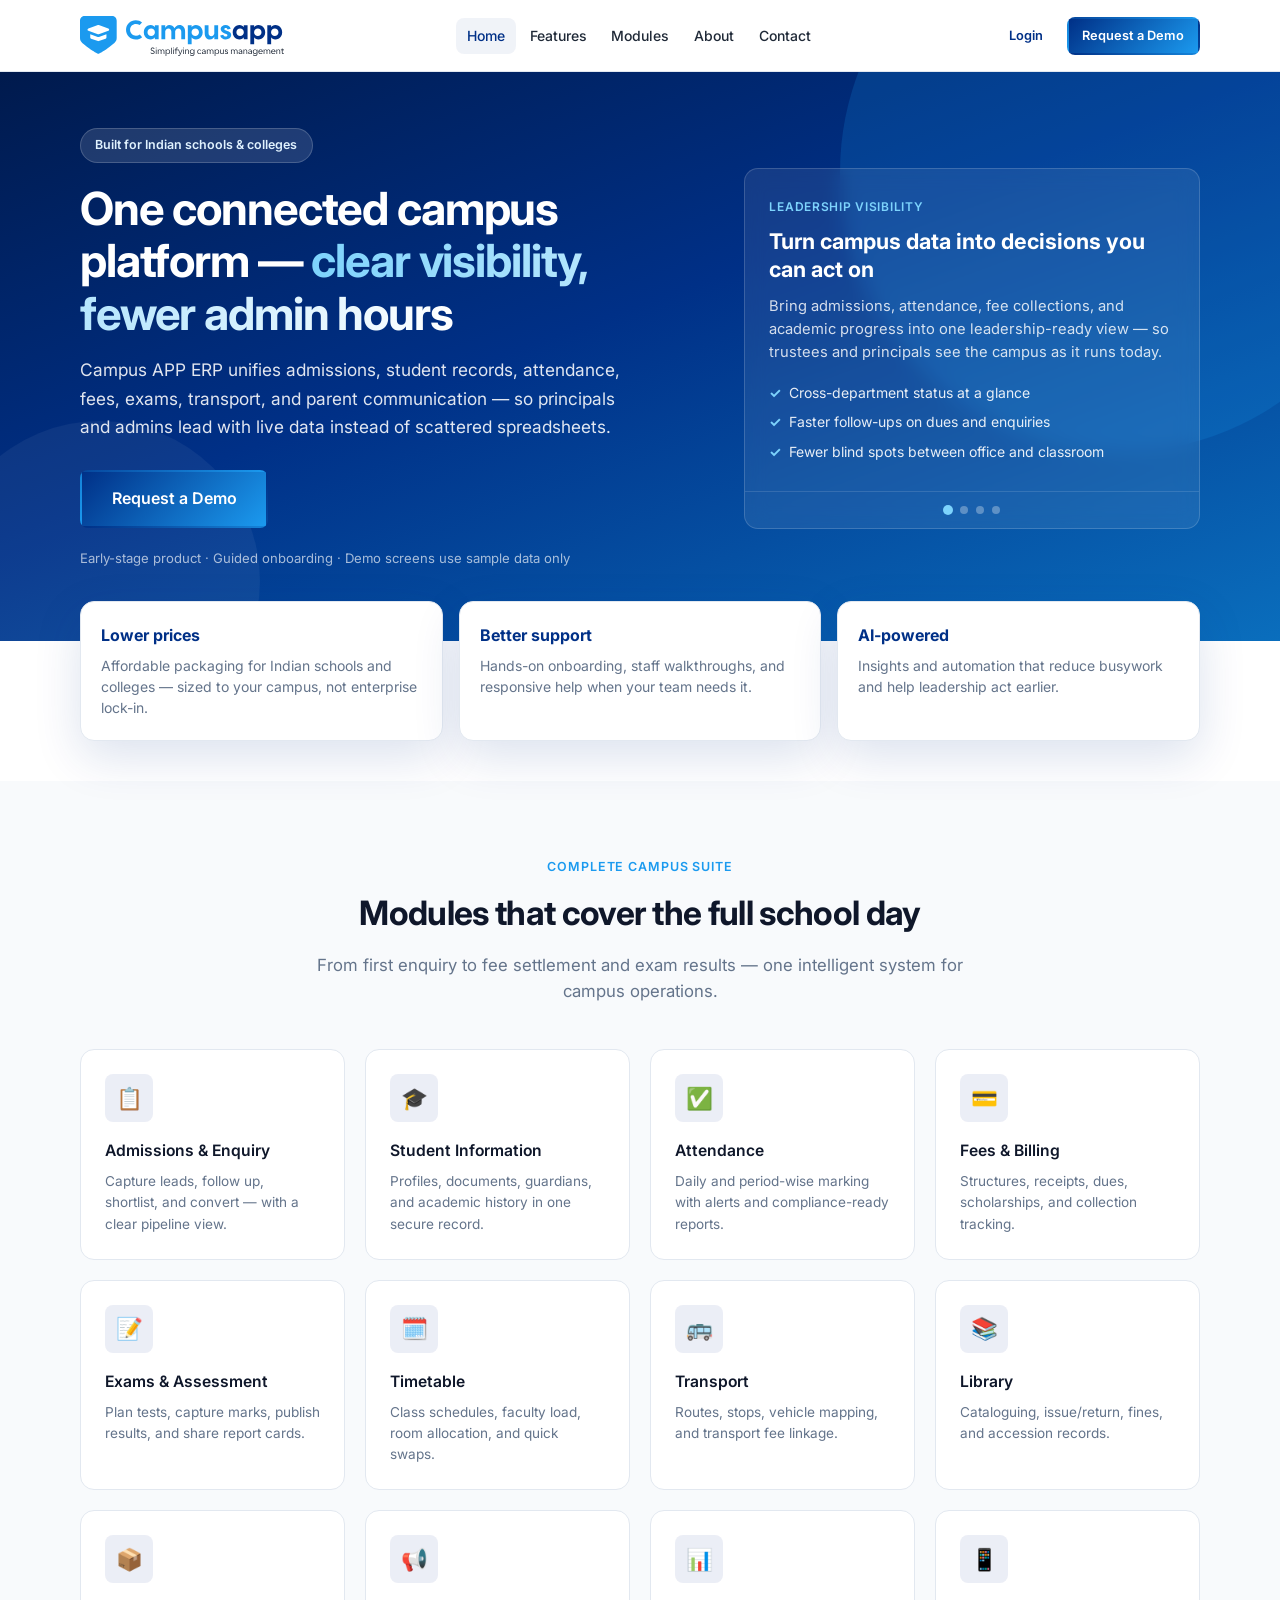
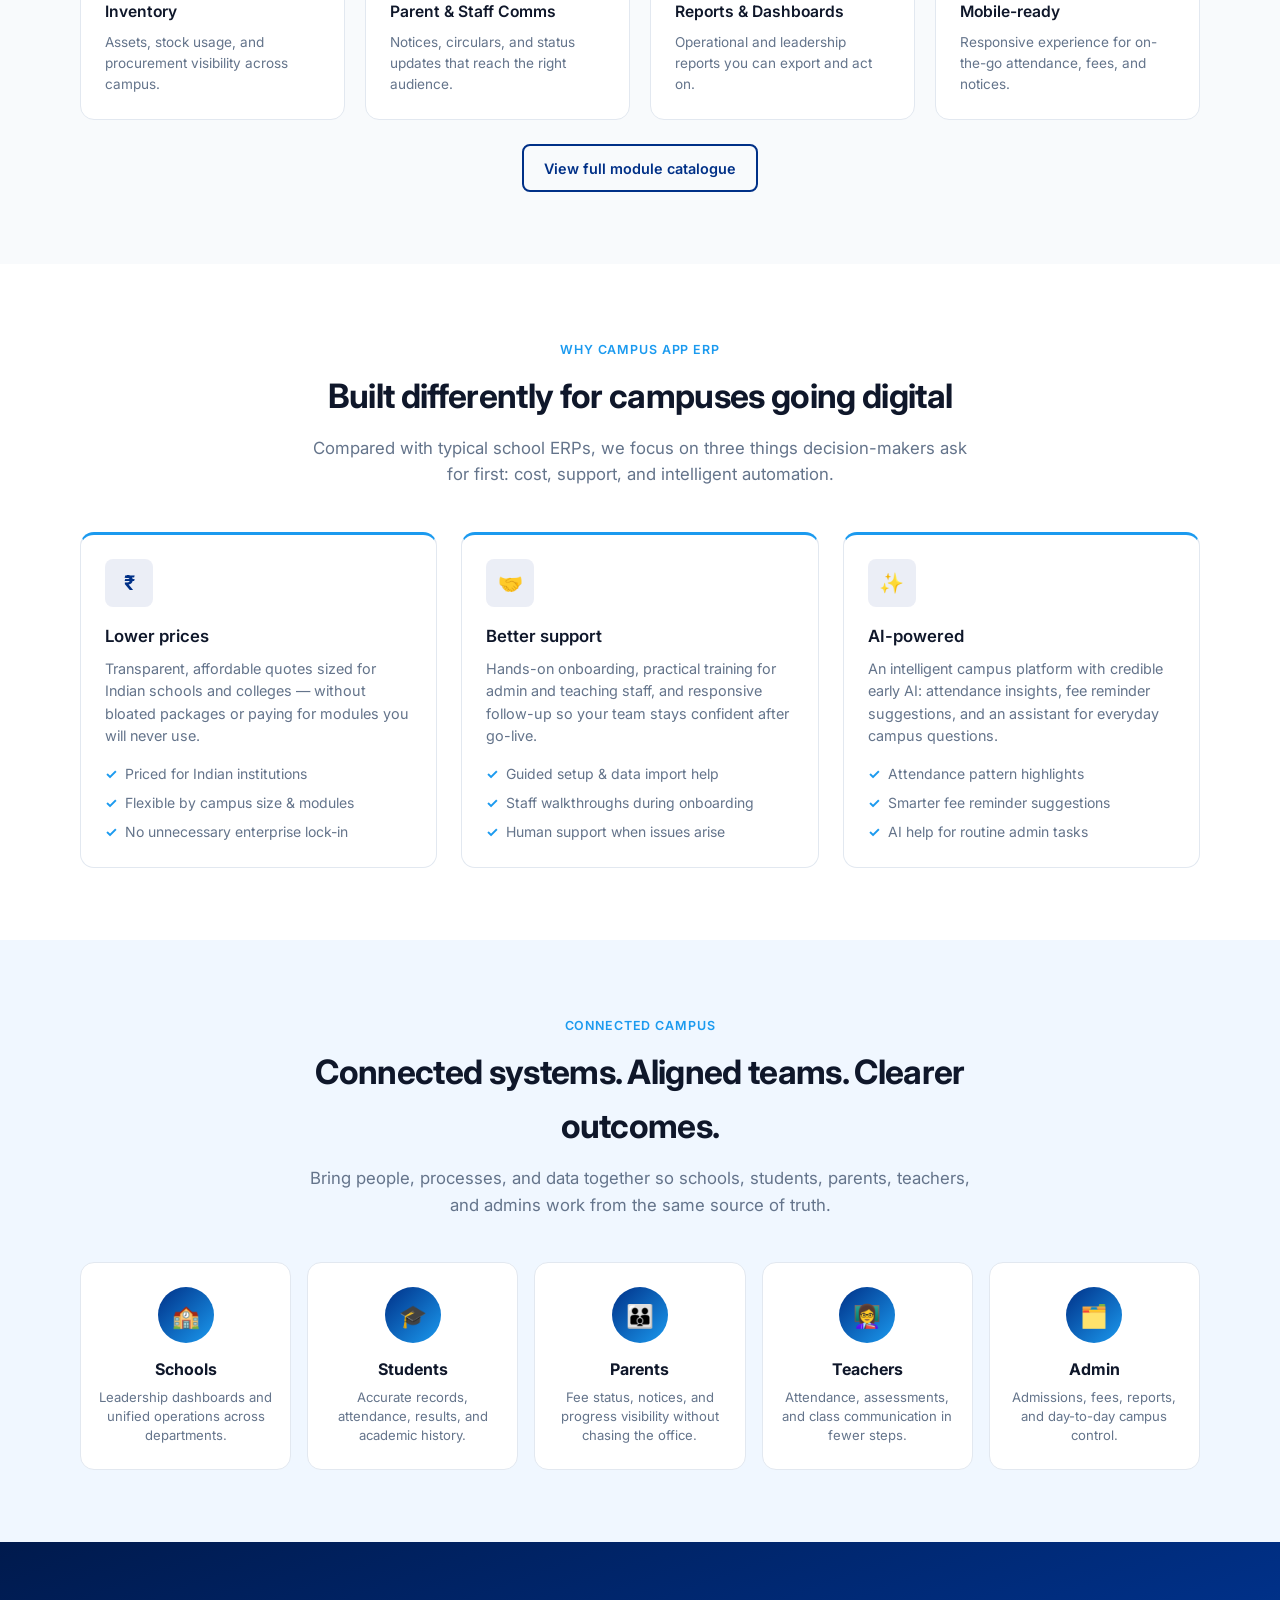
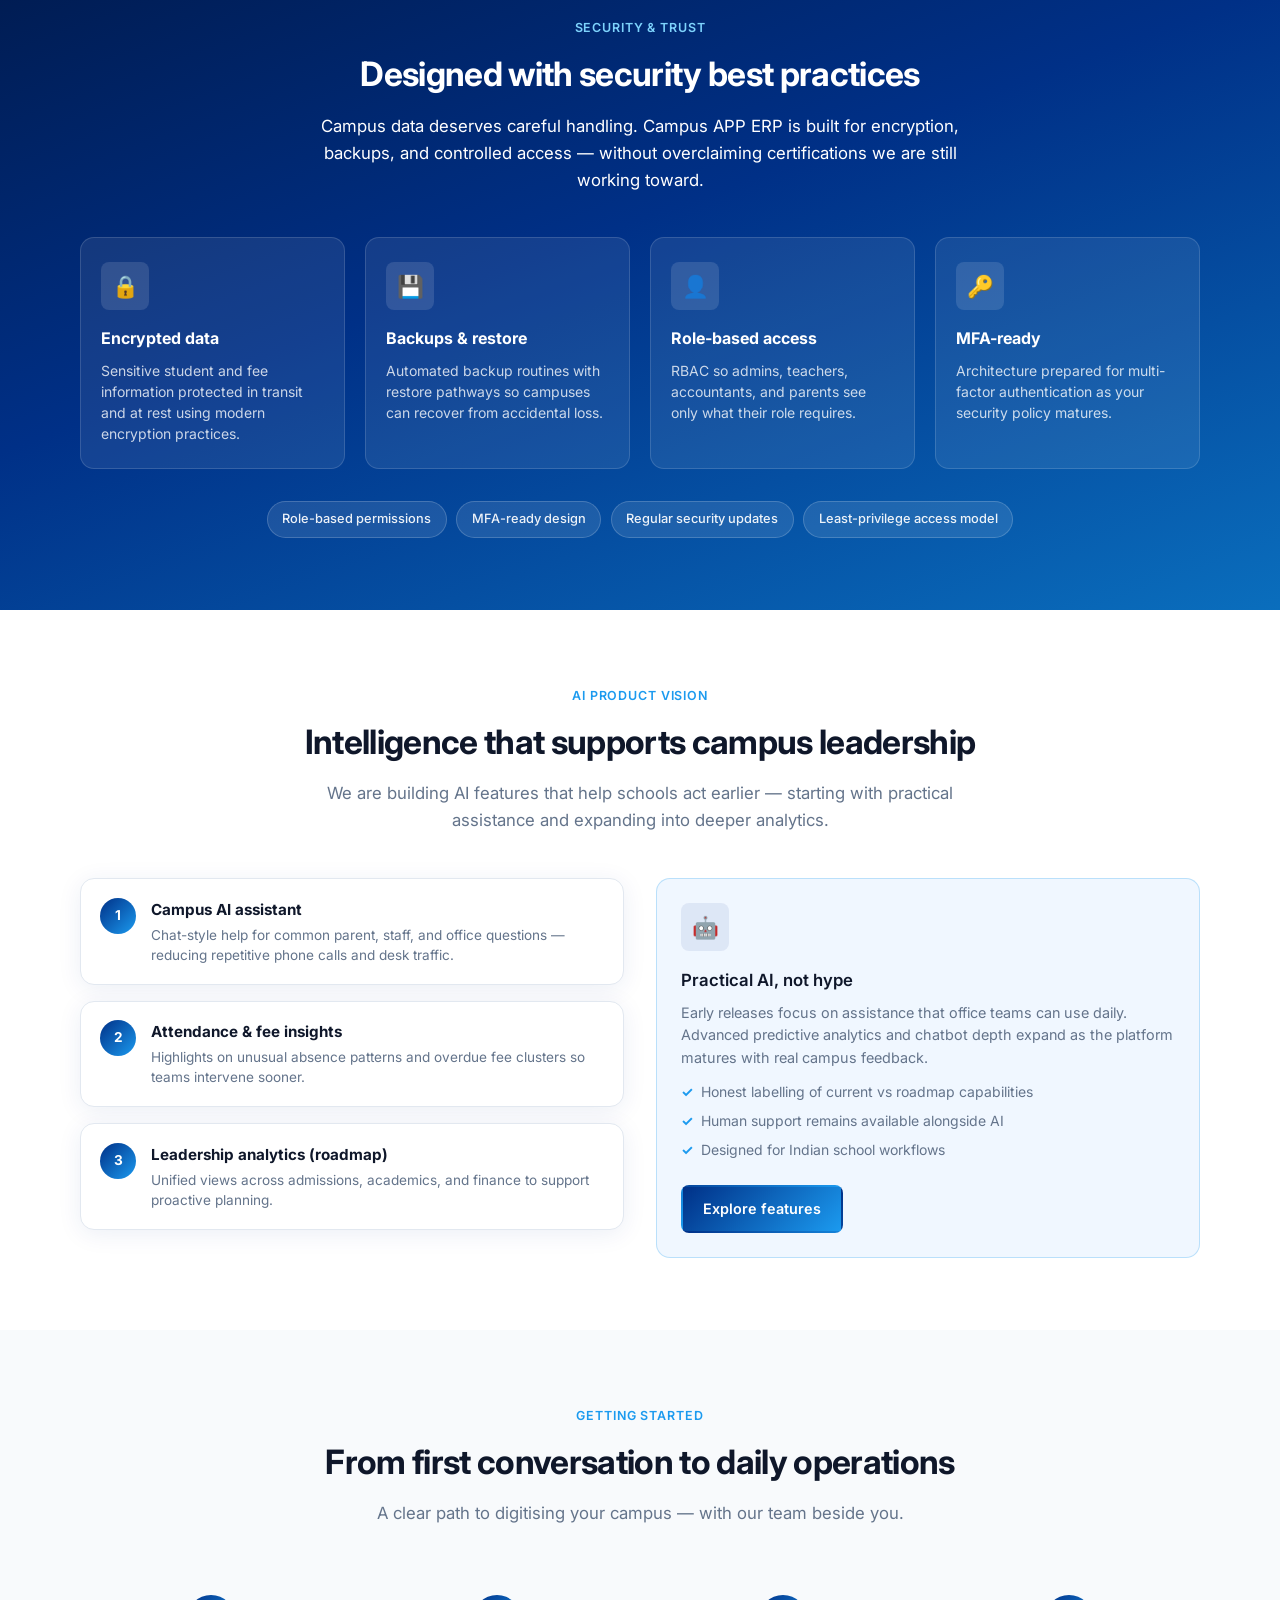
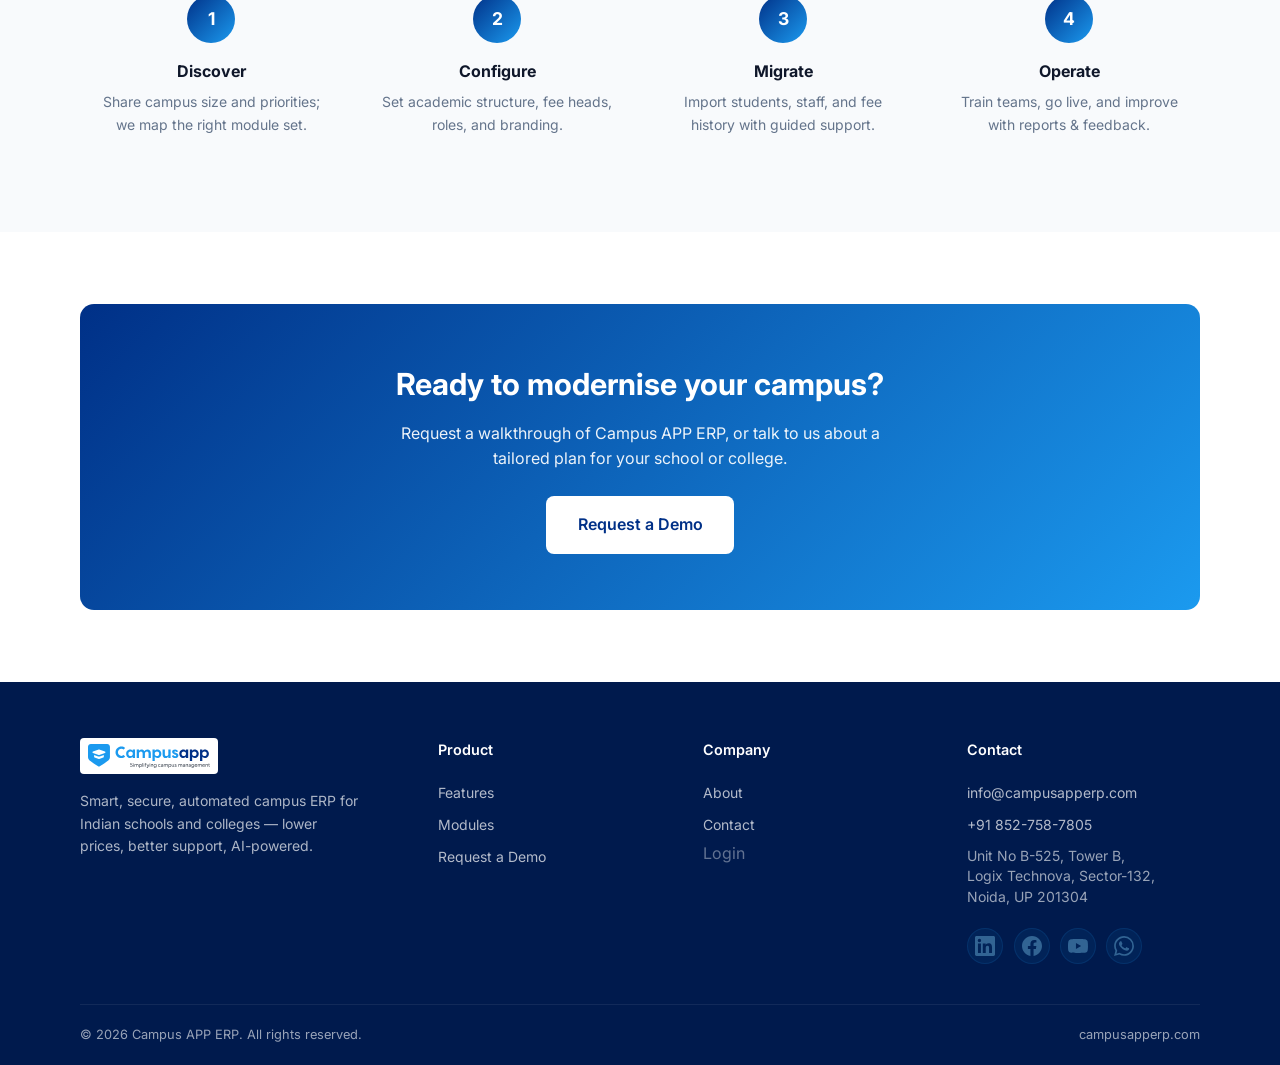
==== commit 2e57fe69: "added google tags  on index page - done enable login button and redirect to app.campusapperp.com" ====
--- a/index.html
+++ b/index.html
@@ -1,532 +1,552 @@
 <!DOCTYPE html>
 <html lang="en-IN">
 <head>
-  <meta charset="UTF-8">
-  <meta name="viewport" content="width=device-width, initial-scale=1.0">
-  <meta name="description" content="School Management Software | Smart, Secure & Automated Campus ERP for Indian schools and colleges — Campus APP ERP. Admissions, fees, attendance, exams, and AI-assisted insights.">
-  <link rel="canonical" href="https://campusapperp.com/">
-  <meta property="og:type" content="website">
-  <meta property="og:site_name" content="Campus APP ERP">
-  <meta property="og:title" content="School Management Software | Smart, Secure & Automated Campus ERP — Campus APP ERP">
-  <meta property="og:description" content="School Management Software | Smart, Secure & Automated Campus ERP for Indian schools and colleges — Campus APP ERP. Admissions, fees, attendance, exams, and AI-assisted insights.">
-  <meta property="og:url" content="https://campusapperp.com/">
-  <meta property="og:image" content="https://campusapperp.com/assets/favicon.png">
-  <meta property="og:locale" content="en_IN">
-  <meta name="twitter:card" content="summary">
-  <meta name="twitter:title" content="School Management Software | Smart, Secure & Automated Campus ERP — Campus APP ERP">
-  <meta name="twitter:description" content="School Management Software | Smart, Secure & Automated Campus ERP for Indian schools and colleges — Campus APP ERP. Admissions, fees, attendance, exams, and AI-assisted insights.">
-  <meta name="twitter:image" content="https://campusapperp.com/assets/favicon.png">
-  <title>School Management Software | Smart, Secure & Automated Campus ERP — Campus APP ERP</title>
-  <link rel="icon" href="/assets/favicon.ico" sizes="any">
-  <link rel="icon" type="image/png" href="/assets/favicon.png">
-  <link rel="apple-touch-icon" href="/assets/apple-touch-icon.png">
-  <link rel="preconnect" href="https://fonts.googleapis.com">
-  <link rel="preconnect" href="https://fonts.gstatic.com" crossorigin>
-  <link href="https://fonts.googleapis.com/css2?family=Inter:wght@400;500;600;700&display=swap" rel="stylesheet">
-  <link rel="stylesheet" href="/css/styles.css">
-  <script type="application/ld+json">
-  {
-    "@context": "https://schema.org",
-    "@graph": [
-      {
-        "@type": "Organization",
-        "@id": "https://campusapperp.com/#organization",
-        "name": "Campus APP ERP",
-        "url": "https://campusapperp.com/",
-        "logo": "https://campusapperp.com/assets/Logo1.svg",
-        "email": "info@campusapperp.com",
-        "telephone": "+91-852-758-7805",
-        "address": {
-          "@type": "PostalAddress",
-          "streetAddress": "Unit No B-525, Tower B, Logix Technova, Block B, Sector-132",
-          "addressLocality": "Noida",
-          "addressRegion": "Uttar Pradesh",
-          "postalCode": "201304",
-          "addressCountry": "IN"
-        },
-        "areaServed": "IN",
-        "description": "Smart, secure, automated campus ERP for Indian schools and colleges."
-      },
-      {
-        "@type": "WebSite",
-        "@id": "https://campusapperp.com/#website",
-        "url": "https://campusapperp.com/",
-        "name": "Campus APP ERP",
-        "publisher": {"@id": "https://campusapperp.com/#organization"},
-        "inLanguage": "en-IN"
-      },
-      {
-        "@type": "SoftwareApplication",
-        "@id": "https://campusapperp.com/#software",
-        "name": "Campus APP ERP",
-        "applicationCategory": "BusinessApplication",
-        "operatingSystem": "Web",
-        "url": "https://campusapperp.com/",
-        "description": "School and college management ERP covering admissions, student records, attendance, fees, exams, transport, and parent communication.",
-        "offers": {
-          "@type": "Offer",
-          "priceCurrency": "INR",
-          "availability": "https://schema.org/PreOrder",
-          "url": "https://campusapperp.com/contact",
-          "description": "Tailored quotes for Indian schools and colleges — contact for pricing."
-        },
-        "provider": {"@id": "https://campusapperp.com/#organization"}
-      }
-    ]
-  }
-  </script>
+    <meta name="google-site-verification" content="iivREe8S64DPAtSE9Hyhe__8ipH1cYuhUUrbDfJWEqI" />
+    <!-- Google Tag Manager -->
+    <script>
+    (function (w, d, s, l, i) {
+            w[l] = w[l] || []; w[l].push({
+                'gtm.start':
+                    new Date().getTime(), event: 'gtm.js'
+            }); var f = d.getElementsByTagName(s)[0],
+                j = d.createElement(s), dl = l != 'dataLayer' ? '&l=' + l : ''; j.async = true; j.src =
+                    'https://www.googletagmanager.com/gtm.js?id=' + i + dl; f.parentNode.insertBefore(j, f);
+        })(window, document, 'script', 'dataLayer', 'GTM-5B86VQKT');</script>
+    <!-- End Google Tag Manager -->
+    <meta charset="UTF-8">
+    <meta name="viewport" content="width=device-width, initial-scale=1.0">
+    <meta name="description" content="School Management Software | Smart, Secure & Automated Campus ERP for Indian schools and colleges — Campus APP ERP. Admissions, fees, attendance, exams, and AI-assisted insights.">
+    <link rel="canonical" href="https://campusapperp.com/">
+    <meta property="og:type" content="website">
+    <meta property="og:site_name" content="Campus APP ERP">
+    <meta property="og:title" content="School Management Software | Smart, Secure & Automated Campus ERP — Campus APP ERP">
+    <meta property="og:description" content="School Management Software | Smart, Secure & Automated Campus ERP for Indian schools and colleges — Campus APP ERP. Admissions, fees, attendance, exams, and AI-assisted insights.">
+    <meta property="og:url" content="https://campusapperp.com/">
+    <meta property="og:image" content="https://campusapperp.com/assets/favicon.png">
+    <meta property="og:locale" content="en_IN">
+    <meta name="twitter:card" content="summary">
+    <meta name="twitter:title" content="School Management Software | Smart, Secure & Automated Campus ERP — Campus APP ERP">
+    <meta name="twitter:description" content="School Management Software | Smart, Secure & Automated Campus ERP for Indian schools and colleges — Campus APP ERP. Admissions, fees, attendance, exams, and AI-assisted insights.">
+    <meta name="twitter:image" content="https://campusapperp.com/assets/favicon.png">
+    <title>School Management Software | Smart, Secure & Automated Campus ERP — Campus APP ERP</title>
+    <link rel="icon" href="/assets/favicon.ico" sizes="any">
+    <link rel="icon" type="image/png" href="/assets/favicon.png">
+    <link rel="apple-touch-icon" href="/assets/apple-touch-icon.png">
+    <link rel="preconnect" href="https://fonts.googleapis.com">
+    <link rel="preconnect" href="https://fonts.gstatic.com" crossorigin>
+    <link href="https://fonts.googleapis.com/css2?family=Inter:wght@400;500;600;700&display=swap" rel="stylesheet">
+    <link rel="stylesheet" href="/css/styles.css">
+    <script type="application/ld+json">
+        {
+          "@context": "https://schema.org",
+          "@graph": [
+            {
+              "@type": "Organization",
+              "@id": "https://campusapperp.com/#organization",
+              "name": "Campus APP ERP",
+              "url": "https://campusapperp.com/",
+              "logo": "https://campusapperp.com/assets/Logo1.svg",
+              "email": "info@campusapperp.com",
+              "telephone": "+91-852-758-7805",
+              "address": {
+                "@type": "PostalAddress",
+                "streetAddress": "Unit No B-525, Tower B, Logix Technova, Block B, Sector-132",
+                "addressLocality": "Noida",
+                "addressRegion": "Uttar Pradesh",
+                "postalCode": "201304",
+                "addressCountry": "IN"
+              },
+              "areaServed": "IN",
+              "description": "Smart, secure, automated campus ERP for Indian schools and colleges."
+            },
+            {
+              "@type": "WebSite",
+              "@id": "https://campusapperp.com/#website",
+              "url": "https://campusapperp.com/",
+              "name": "Campus APP ERP",
+              "publisher": {"@id": "https://campusapperp.com/#organization"},
+              "inLanguage": "en-IN"
+            },
+            {
+              "@type": "SoftwareApplication",
+              "@id": "https://campusapperp.com/#software",
+              "name": "Campus APP ERP",
+              "applicationCategory": "BusinessApplication",
+              "operatingSystem": "Web",
+              "url": "https://campusapperp.com/",
+              "description": "School and college management ERP covering admissions, student records, attendance, fees, exams, transport, and parent communication.",
+              "offers": {
+                "@type": "Offer",
+                "priceCurrency": "INR",
+                "availability": "https://schema.org/PreOrder",
+                "url": "https://campusapperp.com/contact",
+                "description": "Tailored quotes for Indian schools and colleges — contact for pricing."
+              },
+              "provider": {"@id": "https://campusapperp.com/#organization"}
+            }
+          ]
+        }
+    </script>
 </head>
 <body>
-  <header class="site-header">
-    <div class="container header-inner">
-      <a href="/" class="logo-link" aria-label="Campus APP ERP Home">
-        <img src="/assets/Logo1.svg" alt="Campus APP ERP logo — school and college management software">
-      </a>
-      <nav class="nav-desktop" aria-label="Main">
-        <a href="/" class="active">Home</a>
-        <a href="/features">Features</a>
-        <a href="/modules">Modules</a>
-        <a href="/about">About</a>
-        <a href="/contact">Contact</a>
-      </nav>
-      <div class="header-actions">
-        <span class="btn btn-ghost btn-sm btn-disabled" role="link" aria-disabled="true" title="Login coming soon">Login</span>
-        <a href="/contact" class="btn btn-primary btn-sm">Request a Demo</a>
-        <button class="nav-toggle" type="button" aria-label="Open menu" aria-expanded="false">
-          <span></span><span></span><span></span>
-        </button>
-      </div>
-    </div>
-    <nav class="nav-mobile" aria-label="Mobile">
-      <a href="/">Home</a>
-      <a href="/features">Features</a>
-      <a href="/modules">Modules</a>
-      <a href="/about">About</a>
-      <a href="/contact">Contact</a>
-      <span class="btn btn-outline btn-disabled" role="link" aria-disabled="true" title="Login coming soon">Login</span>
-      <a href="/contact" class="btn btn-primary">Request a Demo</a>
-    </nav>
-  </header>
-
-  <main>
-    <!-- Flagship hero with outcome panels -->
-    <section class="hero" aria-labelledby="hero-heading">
-      <div class="container hero-grid">
-        <div>
-          <span class="hero-badge">Built for Indian schools &amp; colleges</span>
-          <h1 id="hero-heading">One connected campus platform — <span class="gradient-text">clear visibility, fewer admin hours</span></h1>
-          <p class="hero-lead">Campus APP ERP unifies admissions, student records, attendance, fees, exams, transport, and parent communication — so principals and admins lead with live data instead of scattered spreadsheets.</p>
-          <div class="hero-ctas">
-            <a href="/contact" class="btn btn-primary btn-lg">Request a Demo</a>
-          </div>
-          <p class="hero-note">Early-stage product · Guided onboarding · Demo screens use sample data only</p>
+    <!-- Google Tag Manager (noscript) -->
+    <noscript>
+        <iframe src="https://www.googletagmanager.com/ns.html?id=GTM-5B86VQKT"
+                height="0" width="0" style="display:none;visibility:hidden"></iframe>
+    </noscript>
+    <!-- End Google Tag Manager (noscript) -->
+    <header class="site-header">
+        <div class="container header-inner">
+            <a href="/" class="logo-link" aria-label="Campus APP ERP Home">
+                <img src="/assets/Logo1.svg" alt="Campus APP ERP logo — school and college management software">
+            </a>
+            <nav class="nav-desktop" aria-label="Main">
+                <a href="/" class="active">Home</a>
+                <a href="/features">Features</a>
+                <a href="/modules">Modules</a>
+                <a href="/about">About</a>
+                <a href="/contact">Contact</a>
+            </nav>
+            <div class="header-actions">
+                <!--<span class="btn btn-ghost btn-sm btn-disabled" role="link" aria-disabled="true" title="Login coming soon">Login</span>-->
+                <a href="https://app.campusapperp.com/" target="_blank" rel="noopener noreferrer" class="btn btn-ghost btn-sm" role="button"> Login </a>
+                <a href="/contact" class="btn btn-primary btn-sm">Request a Demo</a>
+                <button class="nav-toggle" type="button" aria-label="Open menu" aria-expanded="false">
+                    <span></span><span></span><span></span>
+                </button>
+            </div>
         </div>
-
-        <div class="hero-rotator" id="hero-rotator" aria-roledescription="carousel" aria-label="Product value highlights">
-          <div class="hero-rotator-panel active" data-panel="0" role="group" aria-roledescription="slide" aria-label="1 of 4">
-            <div class="panel-kicker">Leadership visibility</div>
-            <h2>Turn campus data into decisions you can act on</h2>
-            <p>Bring admissions, attendance, fee collections, and academic progress into one leadership-ready view — so trustees and principals see the campus as it runs today.</p>
-            <ul>
-              <li>Cross-department status at a glance</li>
-              <li>Faster follow-ups on dues and enquiries</li>
-              <li>Fewer blind spots between office and classroom</li>
-            </ul>
-          </div>
-          <div class="hero-rotator-panel" data-panel="1" role="group" aria-roledescription="slide" aria-label="2 of 4" hidden>
-            <div class="panel-kicker">Admin time back</div>
-            <h2>Reclaim hours spent on repetitive campus work</h2>
-            <p>Automate routine fee reminders, attendance capture, notice circulation, and status reports — freeing office teams for parents, students, and planning.</p>
-            <ul>
-              <li>Structured enquiry-to-admission flows</li>
-              <li>Daily attendance without paper registers</li>
-              <li>Receipts and dues tracked in one ledger</li>
-            </ul>
-          </div>
-          <div class="hero-rotator-panel" data-panel="2" role="group" aria-roledescription="slide" aria-label="3 of 4" hidden>
-            <div class="panel-kicker">AI-assisted operations</div>
-            <h2>Let AI surface what needs attention next</h2>
-            <p>Practical assistance for early product stages: attendance pattern highlights, fee reminder suggestions, and a campus assistant for common staff questions.</p>
-            <ul>
-              <li>Attendance anomaly highlights</li>
-              <li>Smarter reminder suggestions</li>
-              <li>Quick answers for routine queries</li>
-            </ul>
-          </div>
-          <div class="hero-rotator-panel" data-panel="3" role="group" aria-roledescription="slide" aria-label="4 of 4" hidden>
-            <div class="panel-kicker">One campus platform</div>
-            <h2>Replace fragmented tools with a connected ERP</h2>
-            <p>Admissions, academics, finance, transport, library, and communication share one student record — consistent roles, permissions, and reporting across stakeholders.</p>
-            <ul>
-              <li>Single student system of record</li>
-              <li>Role-based access for every team</li>
-              <li>Mobile-ready for staff and parents</li>
-            </ul>
-          </div>
-          <div class="hero-rotator-dots" role="tablist" aria-label="Select highlight">
-            <button type="button" aria-label="Show panel 1" aria-selected="true" data-go="0"></button>
-            <button type="button" aria-label="Show panel 2" aria-selected="false" data-go="1"></button>
-            <button type="button" aria-label="Show panel 3" aria-selected="false" data-go="2"></button>
-            <button type="button" aria-label="Show panel 4" aria-selected="false" data-go="3"></button>
-          </div>
+        <nav class="nav-mobile" aria-label="Mobile">
+            <a href="/">Home</a>
+            <a href="/features">Features</a>
+            <a href="/modules">Modules</a>
+            <a href="/about">About</a>
+            <a href="/contact">Contact</a>
+            <!--<span class="btn btn-outline btn-disabled" role="link" aria-disabled="true" title="Login coming soon">Login</span>-->
+            <a href="https://app.campusapperp.com/" target="_blank" rel="noopener noreferrer" class="btn btn-ghost btn-sm" role="button"> Login </a>
+            <a href="/contact" class="btn btn-primary">Request a Demo</a>
+        </nav>
+    </header>
+
+    <main>
+        <!-- Flagship hero with outcome panels -->
+        <section class="hero" aria-labelledby="hero-heading">
+            <div class="container hero-grid">
+                <div>
+                    <span class="hero-badge">Built for Indian schools &amp; colleges</span>
+                    <h1 id="hero-heading">One connected campus platform — <span class="gradient-text">clear visibility, fewer admin hours</span></h1>
+                    <p class="hero-lead">Campus APP ERP unifies admissions, student records, attendance, fees, exams, transport, and parent communication — so principals and admins lead with live data instead of scattered spreadsheets.</p>
+                    <div class="hero-ctas">
+                        <a href="/contact" class="btn btn-primary btn-lg">Request a Demo</a>
+                    </div>
+                    <p class="hero-note">Early-stage product · Guided onboarding · Demo screens use sample data only</p>
+                </div>
+
+                <div class="hero-rotator" id="hero-rotator" aria-roledescription="carousel" aria-label="Product value highlights">
+                    <div class="hero-rotator-panel active" data-panel="0" role="group" aria-roledescription="slide" aria-label="1 of 4">
+                        <div class="panel-kicker">Leadership visibility</div>
+                        <h2>Turn campus data into decisions you can act on</h2>
+                        <p>Bring admissions, attendance, fee collections, and academic progress into one leadership-ready view — so trustees and principals see the campus as it runs today.</p>
+                        <ul>
+                            <li>Cross-department status at a glance</li>
+                            <li>Faster follow-ups on dues and enquiries</li>
+                            <li>Fewer blind spots between office and classroom</li>
+                        </ul>
+                    </div>
+                    <div class="hero-rotator-panel" data-panel="1" role="group" aria-roledescription="slide" aria-label="2 of 4" hidden>
+                        <div class="panel-kicker">Admin time back</div>
+                        <h2>Reclaim hours spent on repetitive campus work</h2>
+                        <p>Automate routine fee reminders, attendance capture, notice circulation, and status reports — freeing office teams for parents, students, and planning.</p>
+                        <ul>
+                            <li>Structured enquiry-to-admission flows</li>
+                            <li>Daily attendance without paper registers</li>
+                            <li>Receipts and dues tracked in one ledger</li>
+                        </ul>
+                    </div>
+                    <div class="hero-rotator-panel" data-panel="2" role="group" aria-roledescription="slide" aria-label="3 of 4" hidden>
+                        <div class="panel-kicker">AI-assisted operations</div>
+                        <h2>Let AI surface what needs attention next</h2>
+                        <p>Practical assistance for early product stages: attendance pattern highlights, fee reminder suggestions, and a campus assistant for common staff questions.</p>
+                        <ul>
+                            <li>Attendance anomaly highlights</li>
+                            <li>Smarter reminder suggestions</li>
+                            <li>Quick answers for routine queries</li>
+                        </ul>
+                    </div>
+                    <div class="hero-rotator-panel" data-panel="3" role="group" aria-roledescription="slide" aria-label="4 of 4" hidden>
+                        <div class="panel-kicker">One campus platform</div>
+                        <h2>Replace fragmented tools with a connected ERP</h2>
+                        <p>Admissions, academics, finance, transport, library, and communication share one student record — consistent roles, permissions, and reporting across stakeholders.</p>
+                        <ul>
+                            <li>Single student system of record</li>
+                            <li>Role-based access for every team</li>
+                            <li>Mobile-ready for staff and parents</li>
+                        </ul>
+                    </div>
+                    <div class="hero-rotator-dots" role="tablist" aria-label="Select highlight">
+                        <button type="button" aria-label="Show panel 1" aria-selected="true" data-go="0"></button>
+                        <button type="button" aria-label="Show panel 2" aria-selected="false" data-go="1"></button>
+                        <button type="button" aria-label="Show panel 3" aria-selected="false" data-go="2"></button>
+                        <button type="button" aria-label="Show panel 4" aria-selected="false" data-go="3"></button>
+                    </div>
+                </div>
+            </div>
+        </section>
+
+        <section class="section" style="padding-top:0;padding-bottom:2.5rem;">
+            <div class="container">
+                <div class="outcome-strip">
+                    <div class="outcome-card">
+                        <strong>Lower prices</strong>
+                        <p>Affordable packaging for Indian schools and colleges — sized to your campus, not enterprise lock-in.</p>
+                    </div>
+                    <div class="outcome-card">
+                        <strong>Better support</strong>
+                        <p>Hands-on onboarding, staff walkthroughs, and responsive help when your team needs it.</p>
+                    </div>
+                    <div class="outcome-card">
+                        <strong>AI-powered</strong>
+                        <p>Insights and automation that reduce busywork and help leadership act earlier.</p>
+                    </div>
+                </div>
+            </div>
+        </section>
+
+        <!-- Module suite -->
+        <section class="section section-alt module-suite" id="modules">
+            <div class="container">
+                <div class="section-header">
+                    <span class="eyebrow">Complete campus suite</span>
+                    <h2>Modules that cover the full school day</h2>
+                    <p>From first enquiry to fee settlement and exam results — one intelligent system for campus operations.</p>
+                </div>
+                <div class="grid-4">
+                    <a href="/modules" class="card card-link">
+                        <div class="card-icon">📋</div>
+                        <h3>Admissions &amp; Enquiry</h3>
+                        <p>Capture leads, follow up, shortlist, and convert — with a clear pipeline view.</p>
+                    </a>
+                    <a href="/students" class="card card-link">
+                        <div class="card-icon">🎓</div>
+                        <h3>Student Information</h3>
+                        <p>Profiles, documents, guardians, and academic history in one secure record.</p>
+                    </a>
+                    <a href="/attendance" class="card card-link">
+                        <div class="card-icon">✅</div>
+                        <h3>Attendance</h3>
+                        <p>Daily and period-wise marking with alerts and compliance-ready reports.</p>
+                    </a>
+                    <a href="/fees" class="card card-link">
+                        <div class="card-icon">💳</div>
+                        <h3>Fees &amp; Billing</h3>
+                        <p>Structures, receipts, dues, scholarships, and collection tracking.</p>
+                    </a>
+                    <div class="card">
+                        <div class="card-icon">📝</div>
+                        <h3>Exams &amp; Assessment</h3>
+                        <p>Plan tests, capture marks, publish results, and share report cards.</p>
+                    </div>
+                    <div class="card">
+                        <div class="card-icon">🗓️</div>
+                        <h3>Timetable</h3>
+                        <p>Class schedules, faculty load, room allocation, and quick swaps.</p>
+                    </div>
+                    <div class="card">
+                        <div class="card-icon">🚌</div>
+                        <h3>Transport</h3>
+                        <p>Routes, stops, vehicle mapping, and transport fee linkage.</p>
+                    </div>
+                    <div class="card">
+                        <div class="card-icon">📚</div>
+                        <h3>Library</h3>
+                        <p>Cataloguing, issue/return, fines, and accession records.</p>
+                    </div>
+                    <div class="card">
+                        <div class="card-icon">📦</div>
+                        <h3>Inventory</h3>
+                        <p>Assets, stock usage, and procurement visibility across campus.</p>
+                    </div>
+                    <a href="/notices" class="card card-link">
+                        <div class="card-icon">📢</div>
+                        <h3>Parent &amp; Staff Comms</h3>
+                        <p>Notices, circulars, and status updates that reach the right audience.</p>
+                    </a>
+                    <div class="card">
+                        <div class="card-icon">📊</div>
+                        <h3>Reports &amp; Dashboards</h3>
+                        <p>Operational and leadership reports you can export and act on.</p>
+                    </div>
+                    <div class="card">
+                        <div class="card-icon">📱</div>
+                        <h3>Mobile-ready</h3>
+                        <p>Responsive experience for on-the-go attendance, fees, and notices.</p>
+                    </div>
+                </div>
+                <div class="text-center mt-3">
+                    <a href="/modules" class="btn btn-outline">View full module catalogue</a>
+                </div>
+            </div>
+        </section>
+
+        <!-- Why better -->
+        <section class="section" id="why-better">
+            <div class="container">
+                <div class="section-header">
+                    <span class="eyebrow">Why Campus APP ERP</span>
+                    <h2>Built differently for campuses going digital</h2>
+                    <p>Compared with typical school ERPs, we focus on three things decision-makers ask for first: cost, support, and intelligent automation.</p>
+                </div>
+                <div class="grid-3 why-better-grid">
+                    <div class="card why-card">
+                        <div class="card-icon">₹</div>
+                        <h3>Lower prices</h3>
+                        <p>Transparent, affordable quotes sized for Indian schools and colleges — without bloated packages or paying for modules you will never use.</p>
+                        <ul>
+                            <li>Priced for Indian institutions</li>
+                            <li>Flexible by campus size &amp; modules</li>
+                            <li>No unnecessary enterprise lock-in</li>
+                        </ul>
+                    </div>
+                    <div class="card why-card">
+                        <div class="card-icon">🤝</div>
+                        <h3>Better support</h3>
+                        <p>Hands-on onboarding, practical training for admin and teaching staff, and responsive follow-up so your team stays confident after go-live.</p>
+                        <ul>
+                            <li>Guided setup &amp; data import help</li>
+                            <li>Staff walkthroughs during onboarding</li>
+                            <li>Human support when issues arise</li>
+                        </ul>
+                    </div>
+                    <div class="card why-card">
+                        <div class="card-icon">✨</div>
+                        <h3>AI-powered</h3>
+                        <p>An intelligent campus platform with credible early AI: attendance insights, fee reminder suggestions, and an assistant for everyday campus questions.</p>
+                        <ul>
+                            <li>Attendance pattern highlights</li>
+                            <li>Smarter fee reminder suggestions</li>
+                            <li>AI help for routine admin tasks</li>
+                        </ul>
+                    </div>
+                </div>
+            </div>
+        </section>
+
+        <!-- Stakeholders -->
+        <section class="section section-sky" id="stakeholders">
+            <div class="container">
+                <div class="section-header">
+                    <span class="eyebrow">Connected campus</span>
+                    <h2>Connected systems. Aligned teams. Clearer outcomes.</h2>
+                    <p>Bring people, processes, and data together so schools, students, parents, teachers, and admins work from the same source of truth.</p>
+                </div>
+                <div class="stakeholder-grid">
+                    <div class="stakeholder-card">
+                        <div class="stakeholder-icon">🏫</div>
+                        <h3>Schools</h3>
+                        <p>Leadership dashboards and unified operations across departments.</p>
+                    </div>
+                    <div class="stakeholder-card">
+                        <div class="stakeholder-icon">🎓</div>
+                        <h3>Students</h3>
+                        <p>Accurate records, attendance, results, and academic history.</p>
+                    </div>
+                    <div class="stakeholder-card">
+                        <div class="stakeholder-icon">👪</div>
+                        <h3>Parents</h3>
+                        <p>Fee status, notices, and progress visibility without chasing the office.</p>
+                    </div>
+                    <div class="stakeholder-card">
+                        <div class="stakeholder-icon">👩‍🏫</div>
+                        <h3>Teachers</h3>
+                        <p>Attendance, assessments, and class communication in fewer steps.</p>
+                    </div>
+                    <div class="stakeholder-card">
+                        <div class="stakeholder-icon">🗂️</div>
+                        <h3>Admin</h3>
+                        <p>Admissions, fees, reports, and day-to-day campus control.</p>
+                    </div>
+                </div>
+            </div>
+        </section>
+
+        <!-- Security -->
+        <section class="section section-dark" id="security">
+            <div class="container">
+                <div class="section-header">
+                    <span class="eyebrow">Security &amp; trust</span>
+                    <h2>Designed with security best practices</h2>
+                    <p>Campus data deserves careful handling. Campus APP ERP is built for encryption, backups, and controlled access — without overclaiming certifications we are still working toward.</p>
+                </div>
+                <div class="security-grid">
+                    <div class="security-card">
+                        <div class="card-icon">🔒</div>
+                        <h3>Encrypted data</h3>
+                        <p>Sensitive student and fee information protected in transit and at rest using modern encryption practices.</p>
+                    </div>
+                    <div class="security-card">
+                        <div class="card-icon">💾</div>
+                        <h3>Backups &amp; restore</h3>
+                        <p>Automated backup routines with restore pathways so campuses can recover from accidental loss.</p>
+                    </div>
+                    <div class="security-card">
+                        <div class="card-icon">👤</div>
+                        <h3>Role-based access</h3>
+                        <p>RBAC so admins, teachers, accountants, and parents see only what their role requires.</p>
+                    </div>
+                    <div class="security-card">
+                        <div class="card-icon">🔑</div>
+                        <h3>MFA-ready</h3>
+                        <p>Architecture prepared for multi-factor authentication as your security policy matures.</p>
+                    </div>
+                </div>
+                <div class="security-pills">
+                    <span class="security-pill">Role-based permissions</span>
+                    <span class="security-pill">MFA-ready design</span>
+                    <span class="security-pill">Regular security updates</span>
+                    <span class="security-pill">Least-privilege access model</span>
+                </div>
+            </div>
+        </section>
+
+        <!-- AI vision -->
+        <section class="section" id="ai">
+            <div class="container">
+                <div class="section-header">
+                    <span class="eyebrow">AI product vision</span>
+                    <h2>Intelligence that supports campus leadership</h2>
+                    <p>We are building AI features that help schools act earlier — starting with practical assistance and expanding into deeper analytics.</p>
+                </div>
+                <div class="ai-feature">
+                    <div class="ai-list">
+                        <div class="ai-item">
+                            <div class="ai-num">1</div>
+                            <div>
+                                <h3>Campus AI assistant</h3>
+                                <p>Chat-style help for common parent, staff, and office questions — reducing repetitive phone calls and desk traffic.</p>
+                            </div>
+                        </div>
+                        <div class="ai-item">
+                            <div class="ai-num">2</div>
+                            <div>
+                                <h3>Attendance &amp; fee insights</h3>
+                                <p>Highlights on unusual absence patterns and overdue fee clusters so teams intervene sooner.</p>
+                            </div>
+                        </div>
+                        <div class="ai-item">
+                            <div class="ai-num">3</div>
+                            <div>
+                                <h3>Leadership analytics (roadmap)</h3>
+                                <p>Unified views across admissions, academics, and finance to support proactive planning.</p>
+                            </div>
+                        </div>
+                    </div>
+                    <div class="card" style="background:var(--sky-tint);border-color:rgba(27,154,239,0.25);">
+                        <div class="card-icon">🤖</div>
+                        <h3>Practical AI, not hype</h3>
+                        <p>Early releases focus on assistance that office teams can use daily. Advanced predictive analytics and chatbot depth expand as the platform matures with real campus feedback.</p>
+                        <ul>
+                            <li>Honest labelling of current vs roadmap capabilities</li>
+                            <li>Human support remains available alongside AI</li>
+                            <li>Designed for Indian school workflows</li>
+                        </ul>
+                        <div class="mt-3">
+                            <a href="/features" class="btn btn-primary">Explore features</a>
+                        </div>
+                    </div>
+                </div>
+            </div>
+        </section>
+
+        <!-- How it works -->
+        <section class="section section-alt">
+            <div class="container">
+                <div class="section-header">
+                    <span class="eyebrow">Getting started</span>
+                    <h2>From first conversation to daily operations</h2>
+                    <p>A clear path to digitising your campus — with our team beside you.</p>
+                </div>
+                <div class="steps">
+                    <div class="step">
+                        <h3>Discover</h3>
+                        <p>Share campus size and priorities; we map the right module set.</p>
+                    </div>
+                    <div class="step">
+                        <h3>Configure</h3>
+                        <p>Set academic structure, fee heads, roles, and branding.</p>
+                    </div>
+                    <div class="step">
+                        <h3>Migrate</h3>
+                        <p>Import students, staff, and fee history with guided support.</p>
+                    </div>
+                    <div class="step">
+                        <h3>Operate</h3>
+                        <p>Train teams, go live, and improve with reports &amp; feedback.</p>
+                    </div>
+                </div>
+            </div>
+        </section>
+
+        <section class="section">
+            <div class="container">
+                <div class="cta-banner">
+                    <h2>Ready to modernise your campus?</h2>
+                    <p>Request a walkthrough of Campus APP ERP, or talk to us about a tailored plan for your school or college.</p>
+                    <div class="hero-ctas">
+                        <a href="/contact" class="btn btn-white btn-lg">Request a Demo</a>
+                    </div>
+                </div>
+            </div>
+        </section>
+    </main>
+
+    <footer class="site-footer">
+        <div class="container">
+            <div class="footer-grid">
+                <div class="footer-brand">
+                    <img src="/assets/Logo1.svg" alt="Campus APP ERP logo — school and college management software">
+                    <p>Smart, secure, automated campus ERP for Indian schools and colleges — lower prices, better support, AI-powered.</p>
+                </div>
+                <div class="footer-col">
+                    <h4>Product</h4>
+                    <a href="/features">Features</a>
+                    <a href="/modules">Modules</a>
+                    <a href="/contact">Request a Demo</a>
+                </div>
+                <div class="footer-col">
+                    <h4>Company</h4>
+                    <a href="/about">About</a>
+                    <a href="/contact">Contact</a>
+                    <span class="btn-disabled" role="link" aria-disabled="true" title="Login coming soon">Login</span>
+                </div>
+                <div class="footer-col">
+                    <h4>Contact</h4>
+                    <a href="mailto:info@campusapperp.com">info@campusapperp.com</a>
+                    <a href="tel:+918527587805">+91 852-758-7805</a>
+                    <span style="display:block;font-size:0.875rem;padding:0.3rem 0;opacity:0.7;line-height:1.45;">Unit No B-525, Tower B,<br>Logix Technova, Sector-132,<br>Noida, UP 201304</span>
+
+                    <div class="footer-social" aria-label="Social media">
+                        <span class="social-link social-link-disabled" role="link" aria-disabled="true" aria-label="LinkedIn (coming soon)" title="Coming soon">
+                            <svg xmlns="http://www.w3.org/2000/svg" width="20" height="20" viewBox="0 0 24 24" fill="currentColor" aria-hidden="true"><path d="M20.447 20.452h-3.554v-5.569c0-1.328-.027-3.037-1.852-3.037-1.853 0-2.136 1.445-2.136 2.939v5.667H9.351V9h3.414v1.561h.046c.477-.9 1.637-1.85 3.37-1.85 3.601 0 4.267 2.37 4.267 5.455v6.286zM5.337 7.433a2.062 2.062 0 01-2.063-2.065 2.064 2.064 0 112.063 2.065zm1.782 13.019H3.555V9h3.564v11.452zM22.225 0H1.771C.792 0 0 .774 0 1.729v20.542C0 23.227.792 24 1.771 24h20.451C23.2 24 24 23.227 24 22.271V1.729C24.001.774 23.2 0 22.222 0h.003z" /></svg>
+                        </span>
+                        <span class="social-link social-link-disabled" role="link" aria-disabled="true" aria-label="Facebook (coming soon)" title="Coming soon">
+                            <svg xmlns="http://www.w3.org/2000/svg" width="20" height="20" viewBox="0 0 24 24" fill="currentColor" aria-hidden="true"><path d="M24 12.073c0-6.627-5.373-12-12-12s-12 5.373-12 12c0 5.99 4.388 10.954 10.125 11.854v-8.385H7.078v-3.47h3.047V9.43c0-3.007 1.792-4.669 4.533-4.669 1.312 0 2.686.235 2.686.235v2.953H15.83c-1.491 0-1.956.925-1.956 1.874v2.25h3.328l-.532 3.47h-2.796v8.385C19.612 23.027 24 18.062 24 12.073z" /></svg>
+                        </span>
+                        <span class="social-link social-link-disabled" role="link" aria-disabled="true" aria-label="YouTube (coming soon)" title="Coming soon">
+                            <svg xmlns="http://www.w3.org/2000/svg" width="20" height="20" viewBox="0 0 24 24" fill="currentColor" aria-hidden="true"><path d="M23.498 6.186a3.016 3.016 0 00-2.122-2.136C19.505 3.545 12 3.545 12 3.545s-7.505 0-9.377.505A3.017 3.017 0 00.502 6.186C0 8.07 0 12 0 12s0 3.93.502 5.814a3.016 3.016 0 002.122 2.136c1.871.505 9.376.505 9.376.505s7.505 0 9.377-.505a3.015 3.015 0 002.122-2.136C24 15.93 24 12 24 12s0-3.93-.502-5.814zM9.545 15.568V8.432L15.818 12l-6.273 3.568z" /></svg>
+                        </span>
+                        <span class="social-link social-link-disabled" role="link" aria-disabled="true" aria-label="WhatsApp (coming soon)" title="Coming soon">
+                            <svg xmlns="http://www.w3.org/2000/svg" width="20" height="20" viewBox="0 0 24 24" fill="currentColor" aria-hidden="true"><path d="M17.472 14.382c-.297-.149-1.758-.867-2.03-.967-.273-.099-.471-.148-.67.15-.197.297-.767.966-.94 1.164-.173.199-.347.223-.644.075-.297-.15-1.255-.463-2.39-1.475-.883-.788-1.48-1.761-1.653-2.059-.173-.297-.018-.458.13-.606.134-.133.298-.347.446-.52.149-.174.198-.298.298-.497.099-.198.05-.371-.025-.52-.075-.149-.669-1.612-.916-2.207-.242-.579-.487-.5-.669-.51-.173-.008-.371-.01-.57-.01-.198 0-.52.074-.792.372-.272.297-1.04 1.016-1.04 2.479 0 1.462 1.065 2.875 1.213 3.074.149.198 2.096 3.2 5.077 4.487.709.306 1.262.489 1.694.625.712.227 1.36.195 1.871.118.571-.085 1.758-.719 2.006-1.413.248-.694.248-1.289.173-1.413-.074-.124-.272-.198-.57-.347m-5.421 7.403h-.004a9.87 9.87 0 01-5.031-1.378l-.361-.214-3.741.982.998-3.648-.235-.374a9.86 9.86 0 01-1.51-5.26c.001-5.45 4.436-9.884 9.888-9.884 2.64 0 5.122 1.03 6.988 2.898a9.825 9.825 0 012.893 6.994c-.003 5.45-4.435 9.884-9.885 9.884m8.413-18.297A11.815 11.815 0 0012.05 0C5.495 0 .16 5.335.157 11.892c0 2.096.547 4.142 1.588 5.945L.057 24l6.305-1.654a11.882 11.882 0 005.683 1.448h.005c6.554 0 11.89-5.335 11.893-11.893a11.821 11.821 0 00-3.48-8.413z" /></svg>
+                        </span>
+                    </div>
+                </div>
+            </div>
+            <div class="footer-bottom">
+                <span>© 2026 Campus APP ERP. All rights reserved.</span>
+                <span>campusapperp.com</span>
+            </div>
         </div>
-      </div>
-    </section>
-
-    <section class="section" style="padding-top:0;padding-bottom:2.5rem;">
-      <div class="container">
-        <div class="outcome-strip">
-          <div class="outcome-card">
-            <strong>Lower prices</strong>
-            <p>Affordable packaging for Indian schools and colleges — sized to your campus, not enterprise lock-in.</p>
-          </div>
-          <div class="outcome-card">
-            <strong>Better support</strong>
-            <p>Hands-on onboarding, staff walkthroughs, and responsive help when your team needs it.</p>
-          </div>
-          <div class="outcome-card">
-            <strong>AI-powered</strong>
-            <p>Insights and automation that reduce busywork and help leadership act earlier.</p>
-          </div>
-        </div>
-      </div>
-    </section>
-
-    <!-- Module suite -->
-    <section class="section section-alt module-suite" id="modules">
-      <div class="container">
-        <div class="section-header">
-          <span class="eyebrow">Complete campus suite</span>
-          <h2>Modules that cover the full school day</h2>
-          <p>From first enquiry to fee settlement and exam results — one intelligent system for campus operations.</p>
-        </div>
-        <div class="grid-4">
-          <a href="/modules" class="card card-link">
-            <div class="card-icon">📋</div>
-            <h3>Admissions &amp; Enquiry</h3>
-            <p>Capture leads, follow up, shortlist, and convert — with a clear pipeline view.</p>
-          </a>
-          <a href="/students" class="card card-link">
-            <div class="card-icon">🎓</div>
-            <h3>Student Information</h3>
-            <p>Profiles, documents, guardians, and academic history in one secure record.</p>
-          </a>
-          <a href="/attendance" class="card card-link">
-            <div class="card-icon">✅</div>
-            <h3>Attendance</h3>
-            <p>Daily and period-wise marking with alerts and compliance-ready reports.</p>
-          </a>
-          <a href="/fees" class="card card-link">
-            <div class="card-icon">💳</div>
-            <h3>Fees &amp; Billing</h3>
-            <p>Structures, receipts, dues, scholarships, and collection tracking.</p>
-          </a>
-          <div class="card">
-            <div class="card-icon">📝</div>
-            <h3>Exams &amp; Assessment</h3>
-            <p>Plan tests, capture marks, publish results, and share report cards.</p>
-          </div>
-          <div class="card">
-            <div class="card-icon">🗓️</div>
-            <h3>Timetable</h3>
-            <p>Class schedules, faculty load, room allocation, and quick swaps.</p>
-          </div>
-          <div class="card">
-            <div class="card-icon">🚌</div>
-            <h3>Transport</h3>
-            <p>Routes, stops, vehicle mapping, and transport fee linkage.</p>
-          </div>
-          <div class="card">
-            <div class="card-icon">📚</div>
-            <h3>Library</h3>
-            <p>Cataloguing, issue/return, fines, and accession records.</p>
-          </div>
-          <div class="card">
-            <div class="card-icon">📦</div>
-            <h3>Inventory</h3>
-            <p>Assets, stock usage, and procurement visibility across campus.</p>
-          </div>
-          <a href="/notices" class="card card-link">
-            <div class="card-icon">📢</div>
-            <h3>Parent &amp; Staff Comms</h3>
-            <p>Notices, circulars, and status updates that reach the right audience.</p>
-          </a>
-          <div class="card">
-            <div class="card-icon">📊</div>
-            <h3>Reports &amp; Dashboards</h3>
-            <p>Operational and leadership reports you can export and act on.</p>
-          </div>
-          <div class="card">
-            <div class="card-icon">📱</div>
-            <h3>Mobile-ready</h3>
-            <p>Responsive experience for on-the-go attendance, fees, and notices.</p>
-          </div>
-        </div>
-        <div class="text-center mt-3">
-          <a href="/modules" class="btn btn-outline">View full module catalogue</a>
-        </div>
-      </div>
-    </section>
-
-    <!-- Why better -->
-    <section class="section" id="why-better">
-      <div class="container">
-        <div class="section-header">
-          <span class="eyebrow">Why Campus APP ERP</span>
-          <h2>Built differently for campuses going digital</h2>
-          <p>Compared with typical school ERPs, we focus on three things decision-makers ask for first: cost, support, and intelligent automation.</p>
-        </div>
-        <div class="grid-3 why-better-grid">
-          <div class="card why-card">
-            <div class="card-icon">₹</div>
-            <h3>Lower prices</h3>
-            <p>Transparent, affordable quotes sized for Indian schools and colleges — without bloated packages or paying for modules you will never use.</p>
-            <ul>
-              <li>Priced for Indian institutions</li>
-              <li>Flexible by campus size &amp; modules</li>
-              <li>No unnecessary enterprise lock-in</li>
-            </ul>
-          </div>
-          <div class="card why-card">
-            <div class="card-icon">🤝</div>
-            <h3>Better support</h3>
-            <p>Hands-on onboarding, practical training for admin and teaching staff, and responsive follow-up so your team stays confident after go-live.</p>
-            <ul>
-              <li>Guided setup &amp; data import help</li>
-              <li>Staff walkthroughs during onboarding</li>
-              <li>Human support when issues arise</li>
-            </ul>
-          </div>
-          <div class="card why-card">
-            <div class="card-icon">✨</div>
-            <h3>AI-powered</h3>
-            <p>An intelligent campus platform with credible early AI: attendance insights, fee reminder suggestions, and an assistant for everyday campus questions.</p>
-            <ul>
-              <li>Attendance pattern highlights</li>
-              <li>Smarter fee reminder suggestions</li>
-              <li>AI help for routine admin tasks</li>
-            </ul>
-          </div>
-        </div>
-      </div>
-    </section>
-
-    <!-- Stakeholders -->
-    <section class="section section-sky" id="stakeholders">
-      <div class="container">
-        <div class="section-header">
-          <span class="eyebrow">Connected campus</span>
-          <h2>Connected systems. Aligned teams. Clearer outcomes.</h2>
-          <p>Bring people, processes, and data together so schools, students, parents, teachers, and admins work from the same source of truth.</p>
-        </div>
-        <div class="stakeholder-grid">
-          <div class="stakeholder-card">
-            <div class="stakeholder-icon">🏫</div>
-            <h3>Schools</h3>
-            <p>Leadership dashboards and unified operations across departments.</p>
-          </div>
-          <div class="stakeholder-card">
-            <div class="stakeholder-icon">🎓</div>
-            <h3>Students</h3>
-            <p>Accurate records, attendance, results, and academic history.</p>
-          </div>
-          <div class="stakeholder-card">
-            <div class="stakeholder-icon">👪</div>
-            <h3>Parents</h3>
-            <p>Fee status, notices, and progress visibility without chasing the office.</p>
-          </div>
-          <div class="stakeholder-card">
-            <div class="stakeholder-icon">👩‍🏫</div>
-            <h3>Teachers</h3>
-            <p>Attendance, assessments, and class communication in fewer steps.</p>
-          </div>
-          <div class="stakeholder-card">
-            <div class="stakeholder-icon">🗂️</div>
-            <h3>Admin</h3>
-            <p>Admissions, fees, reports, and day-to-day campus control.</p>
-          </div>
-        </div>
-      </div>
-    </section>
-
-    <!-- Security -->
-    <section class="section section-dark" id="security">
-      <div class="container">
-        <div class="section-header">
-          <span class="eyebrow">Security &amp; trust</span>
-          <h2>Designed with security best practices</h2>
-          <p>Campus data deserves careful handling. Campus APP ERP is built for encryption, backups, and controlled access — without overclaiming certifications we are still working toward.</p>
-        </div>
-        <div class="security-grid">
-          <div class="security-card">
-            <div class="card-icon">🔒</div>
-            <h3>Encrypted data</h3>
-            <p>Sensitive student and fee information protected in transit and at rest using modern encryption practices.</p>
-          </div>
-          <div class="security-card">
-            <div class="card-icon">💾</div>
-            <h3>Backups &amp; restore</h3>
-            <p>Automated backup routines with restore pathways so campuses can recover from accidental loss.</p>
-          </div>
-          <div class="security-card">
-            <div class="card-icon">👤</div>
-            <h3>Role-based access</h3>
-            <p>RBAC so admins, teachers, accountants, and parents see only what their role requires.</p>
-          </div>
-          <div class="security-card">
-            <div class="card-icon">🔑</div>
-            <h3>MFA-ready</h3>
-            <p>Architecture prepared for multi-factor authentication as your security policy matures.</p>
-          </div>
-        </div>
-        <div class="security-pills">
-          <span class="security-pill">Role-based permissions</span>
-          <span class="security-pill">MFA-ready design</span>
-          <span class="security-pill">Regular security updates</span>
-          <span class="security-pill">Least-privilege access model</span>
-        </div>
-      </div>
-    </section>
-
-    <!-- AI vision -->
-    <section class="section" id="ai">
-      <div class="container">
-        <div class="section-header">
-          <span class="eyebrow">AI product vision</span>
-          <h2>Intelligence that supports campus leadership</h2>
-          <p>We are building AI features that help schools act earlier — starting with practical assistance and expanding into deeper analytics.</p>
-        </div>
-        <div class="ai-feature">
-          <div class="ai-list">
-            <div class="ai-item">
-              <div class="ai-num">1</div>
-              <div>
-                <h3>Campus AI assistant</h3>
-                <p>Chat-style help for common parent, staff, and office questions — reducing repetitive phone calls and desk traffic.</p>
-              </div>
-            </div>
-            <div class="ai-item">
-              <div class="ai-num">2</div>
-              <div>
-                <h3>Attendance &amp; fee insights</h3>
-                <p>Highlights on unusual absence patterns and overdue fee clusters so teams intervene sooner.</p>
-              </div>
-            </div>
-            <div class="ai-item">
-              <div class="ai-num">3</div>
-              <div>
-                <h3>Leadership analytics (roadmap)</h3>
-                <p>Unified views across admissions, academics, and finance to support proactive planning.</p>
-              </div>
-            </div>
-          </div>
-          <div class="card" style="background:var(--sky-tint);border-color:rgba(27,154,239,0.25);">
-            <div class="card-icon">🤖</div>
-            <h3>Practical AI, not hype</h3>
-            <p>Early releases focus on assistance that office teams can use daily. Advanced predictive analytics and chatbot depth expand as the platform matures with real campus feedback.</p>
-            <ul>
-              <li>Honest labelling of current vs roadmap capabilities</li>
-              <li>Human support remains available alongside AI</li>
-              <li>Designed for Indian school workflows</li>
-            </ul>
-            <div class="mt-3">
-              <a href="/features" class="btn btn-primary">Explore features</a>
-            </div>
-          </div>
-        </div>
-      </div>
-    </section>
-
-    <!-- How it works -->
-    <section class="section section-alt">
-      <div class="container">
-        <div class="section-header">
-          <span class="eyebrow">Getting started</span>
-          <h2>From first conversation to daily operations</h2>
-          <p>A clear path to digitising your campus — with our team beside you.</p>
-        </div>
-        <div class="steps">
-          <div class="step">
-            <h3>Discover</h3>
-            <p>Share campus size and priorities; we map the right module set.</p>
-          </div>
-          <div class="step">
-            <h3>Configure</h3>
-            <p>Set academic structure, fee heads, roles, and branding.</p>
-          </div>
-          <div class="step">
-            <h3>Migrate</h3>
-            <p>Import students, staff, and fee history with guided support.</p>
-          </div>
-          <div class="step">
-            <h3>Operate</h3>
-            <p>Train teams, go live, and improve with reports &amp; feedback.</p>
-          </div>
-        </div>
-      </div>
-    </section>
-
-    <section class="section">
-      <div class="container">
-        <div class="cta-banner">
-          <h2>Ready to modernise your campus?</h2>
-          <p>Request a walkthrough of Campus APP ERP, or talk to us about a tailored plan for your school or college.</p>
-          <div class="hero-ctas">
-            <a href="/contact" class="btn btn-white btn-lg">Request a Demo</a>
-          </div>
-        </div>
-      </div>
-    </section>
-  </main>
-
-  <footer class="site-footer">
-    <div class="container">
-      <div class="footer-grid">
-        <div class="footer-brand">
-          <img src="/assets/Logo1.svg" alt="Campus APP ERP logo — school and college management software">
-          <p>Smart, secure, automated campus ERP for Indian schools and colleges — lower prices, better support, AI-powered.</p>
-        </div>
-                <div class="footer-col">
-          <h4>Product</h4>
-          <a href="/features">Features</a>
-          <a href="/modules">Modules</a>
-          <a href="/contact">Request a Demo</a>
-        </div>
-        <div class="footer-col">
-          <h4>Company</h4>
-          <a href="/about">About</a>
-          <a href="/contact">Contact</a>
-          <span class="btn-disabled" role="link" aria-disabled="true" title="Login coming soon">Login</span>
-        </div>
-        <div class="footer-col">
-          <h4>Contact</h4>
-          <a href="mailto:info@campusapperp.com">info@campusapperp.com</a>
-          <a href="tel:+918527587805">+91 852-758-7805</a>
-          <span style="display:block;font-size:0.875rem;padding:0.3rem 0;opacity:0.7;line-height:1.45;">Unit No B-525, Tower B,<br>Logix Technova, Sector-132,<br>Noida, UP 201304</span>
-
-          <div class="footer-social" aria-label="Social media">
-            <span class="social-link social-link-disabled" role="link" aria-disabled="true" aria-label="LinkedIn (coming soon)" title="Coming soon">
-              <svg xmlns="http://www.w3.org/2000/svg" width="20" height="20" viewBox="0 0 24 24" fill="currentColor" aria-hidden="true"><path d="M20.447 20.452h-3.554v-5.569c0-1.328-.027-3.037-1.852-3.037-1.853 0-2.136 1.445-2.136 2.939v5.667H9.351V9h3.414v1.561h.046c.477-.9 1.637-1.85 3.37-1.85 3.601 0 4.267 2.37 4.267 5.455v6.286zM5.337 7.433a2.062 2.062 0 01-2.063-2.065 2.064 2.064 0 112.063 2.065zm1.782 13.019H3.555V9h3.564v11.452zM22.225 0H1.771C.792 0 0 .774 0 1.729v20.542C0 23.227.792 24 1.771 24h20.451C23.2 24 24 23.227 24 22.271V1.729C24.001.774 23.2 0 22.222 0h.003z"/></svg>
-            </span>
-            <span class="social-link social-link-disabled" role="link" aria-disabled="true" aria-label="Facebook (coming soon)" title="Coming soon">
-              <svg xmlns="http://www.w3.org/2000/svg" width="20" height="20" viewBox="0 0 24 24" fill="currentColor" aria-hidden="true"><path d="M24 12.073c0-6.627-5.373-12-12-12s-12 5.373-12 12c0 5.99 4.388 10.954 10.125 11.854v-8.385H7.078v-3.47h3.047V9.43c0-3.007 1.792-4.669 4.533-4.669 1.312 0 2.686.235 2.686.235v2.953H15.83c-1.491 0-1.956.925-1.956 1.874v2.25h3.328l-.532 3.47h-2.796v8.385C19.612 23.027 24 18.062 24 12.073z"/></svg>
-            </span>
-            <span class="social-link social-link-disabled" role="link" aria-disabled="true" aria-label="YouTube (coming soon)" title="Coming soon">
-              <svg xmlns="http://www.w3.org/2000/svg" width="20" height="20" viewBox="0 0 24 24" fill="currentColor" aria-hidden="true"><path d="M23.498 6.186a3.016 3.016 0 00-2.122-2.136C19.505 3.545 12 3.545 12 3.545s-7.505 0-9.377.505A3.017 3.017 0 00.502 6.186C0 8.07 0 12 0 12s0 3.93.502 5.814a3.016 3.016 0 002.122 2.136c1.871.505 9.376.505 9.376.505s7.505 0 9.377-.505a3.015 3.015 0 002.122-2.136C24 15.93 24 12 24 12s0-3.93-.502-5.814zM9.545 15.568V8.432L15.818 12l-6.273 3.568z"/></svg>
-            </span>
-            <span class="social-link social-link-disabled" role="link" aria-disabled="true" aria-label="WhatsApp (coming soon)" title="Coming soon">
-              <svg xmlns="http://www.w3.org/2000/svg" width="20" height="20" viewBox="0 0 24 24" fill="currentColor" aria-hidden="true"><path d="M17.472 14.382c-.297-.149-1.758-.867-2.03-.967-.273-.099-.471-.148-.67.15-.197.297-.767.966-.94 1.164-.173.199-.347.223-.644.075-.297-.15-1.255-.463-2.39-1.475-.883-.788-1.48-1.761-1.653-2.059-.173-.297-.018-.458.13-.606.134-.133.298-.347.446-.52.149-.174.198-.298.298-.497.099-.198.05-.371-.025-.52-.075-.149-.669-1.612-.916-2.207-.242-.579-.487-.5-.669-.51-.173-.008-.371-.01-.57-.01-.198 0-.52.074-.792.372-.272.297-1.04 1.016-1.04 2.479 0 1.462 1.065 2.875 1.213 3.074.149.198 2.096 3.2 5.077 4.487.709.306 1.262.489 1.694.625.712.227 1.36.195 1.871.118.571-.085 1.758-.719 2.006-1.413.248-.694.248-1.289.173-1.413-.074-.124-.272-.198-.57-.347m-5.421 7.403h-.004a9.87 9.87 0 01-5.031-1.378l-.361-.214-3.741.982.998-3.648-.235-.374a9.86 9.86 0 01-1.51-5.26c.001-5.45 4.436-9.884 9.888-9.884 2.64 0 5.122 1.03 6.988 2.898a9.825 9.825 0 012.893 6.994c-.003 5.45-4.435 9.884-9.885 9.884m8.413-18.297A11.815 11.815 0 0012.05 0C5.495 0 .16 5.335.157 11.892c0 2.096.547 4.142 1.588 5.945L.057 24l6.305-1.654a11.882 11.882 0 005.683 1.448h.005c6.554 0 11.89-5.335 11.893-11.893a11.821 11.821 0 00-3.48-8.413z"/></svg>
-            </span>
-          </div>
-        </div>
-      </div>
-      <div class="footer-bottom">
-        <span>© 2026 Campus APP ERP. All rights reserved.</span>
-        <span>campusapperp.com</span>
-      </div>
-    </div>
-  </footer>
-
-  <script src="/js/main.js"></script>
+    </footer>
+
+    <script src="/js/main.js"></script>
 </body>
 </html>
